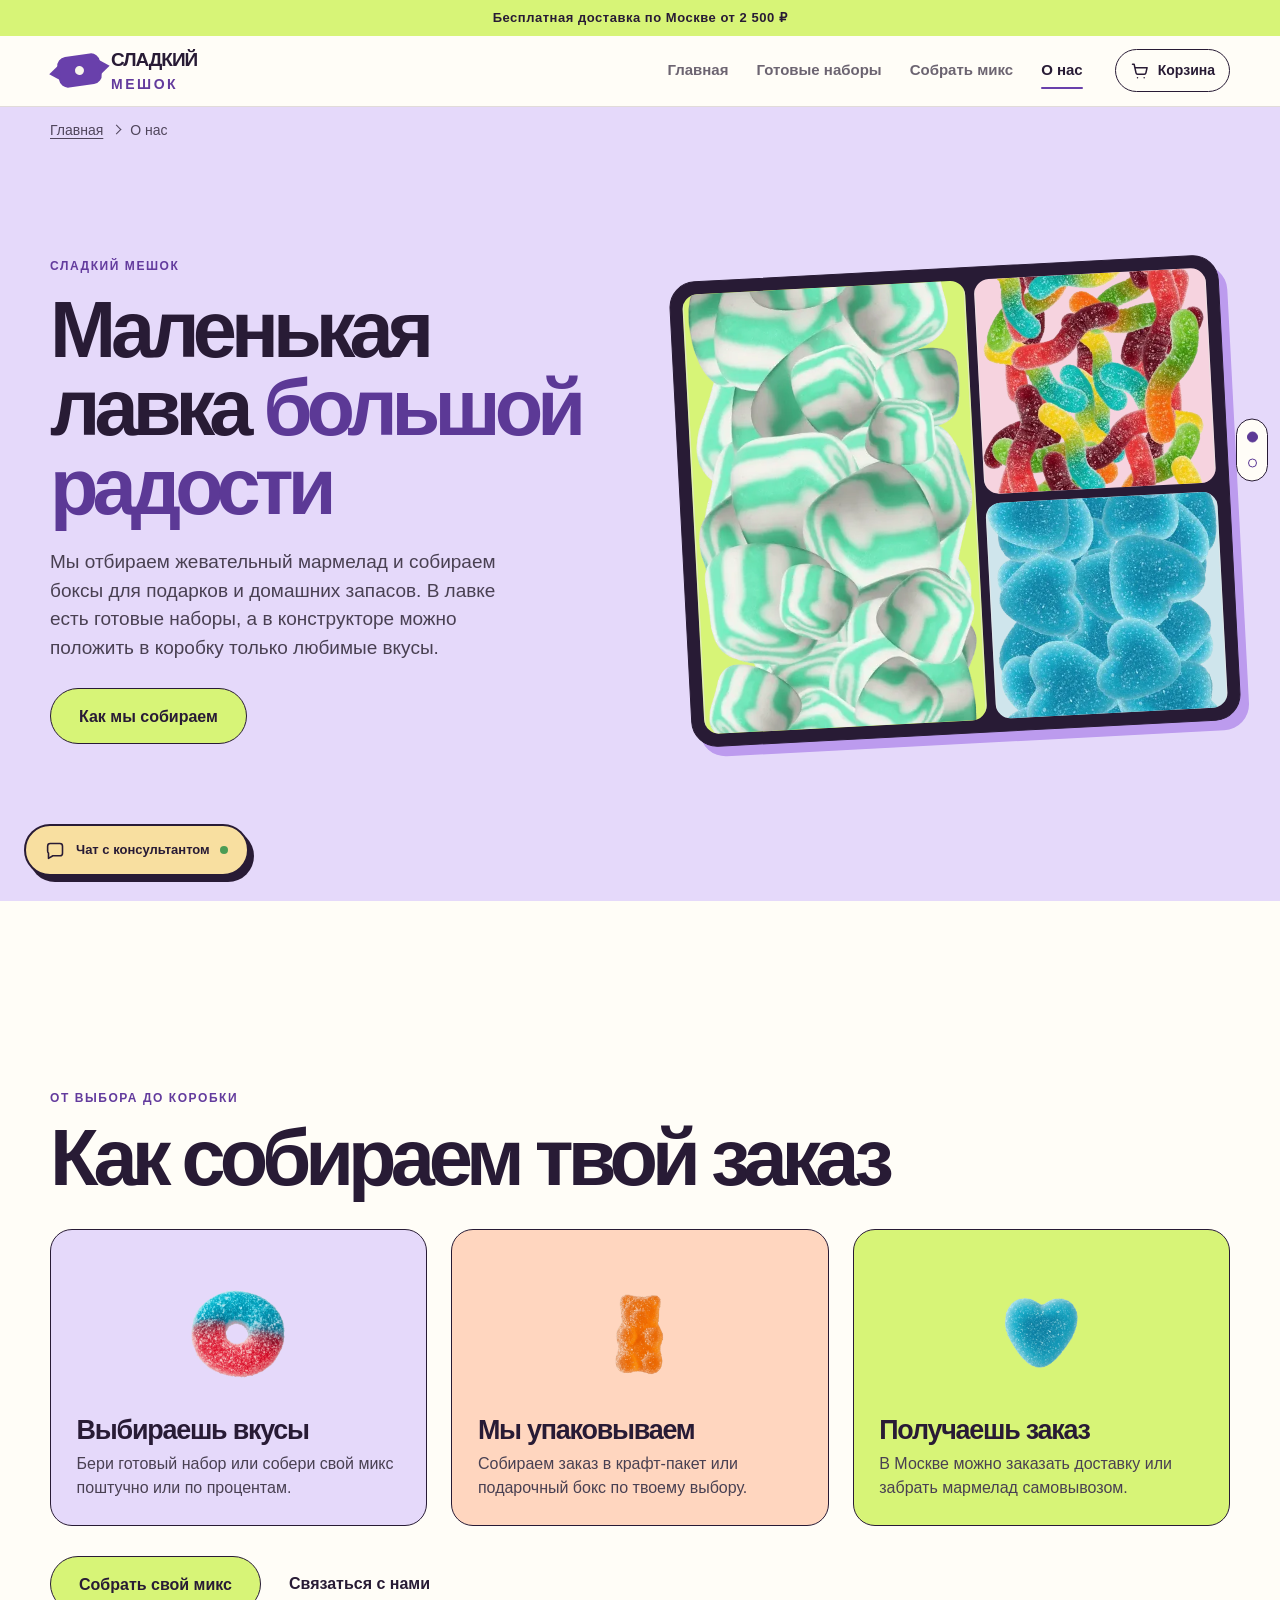
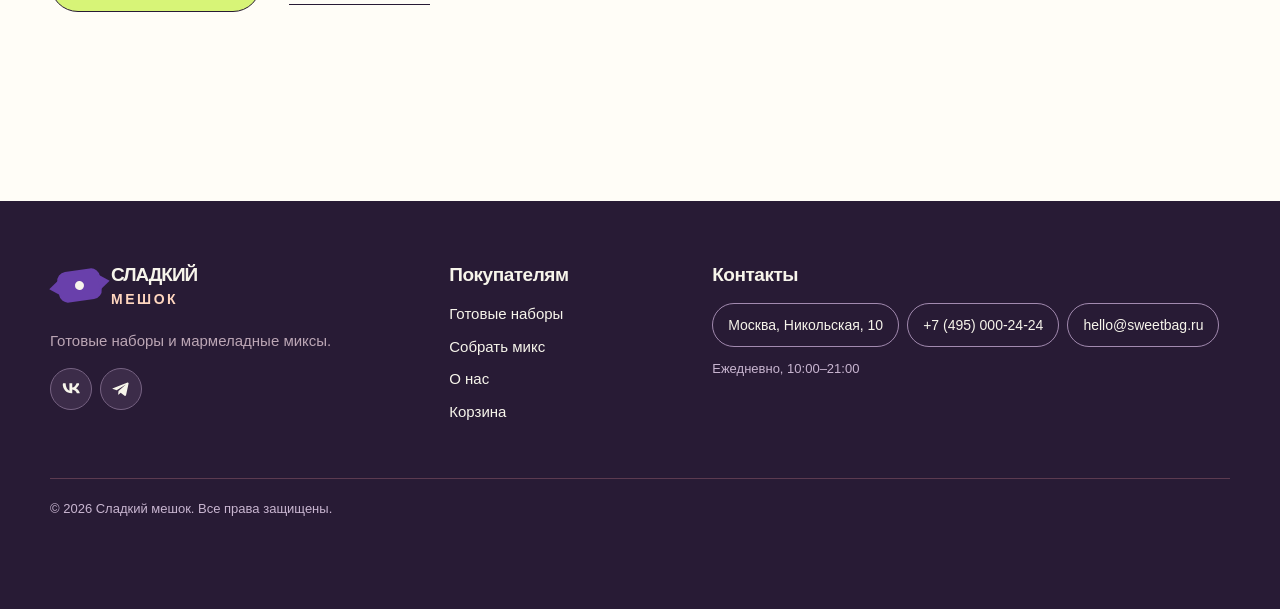
==== about.html @ a7051ccb "Add storefront screens and improve site navigation" ====
<!DOCTYPE html>
<html lang="ru">
<head>
  <meta charset="UTF-8">
  <meta name="viewport" content="width=device-width, initial-scale=1.0">
  <meta name="description" content="О мармеладной лавке «Сладкий мешок», выборе вкусов, упаковке и получении заказа.">
  <meta name="theme-color" content="#f7f5eb">
  <title>О нас — Сладкий мешок</title>
  <link rel="icon" href="assets/images/favicon.svg" type="image/svg+xml">
  <link rel="stylesheet" href="assets/css/style.css">
  <script src="assets/js/data.js" defer></script>
  <script src="assets/js/store.js" defer></script>
  <script src="assets/js/chat.js" defer></script>
  <script src="assets/js/site.js" defer></script>
</head>
<body id="page-top" tabindex="-1">
  <div class="announcement">Бесплатная доставка по Москве от 2 500 ₽</div>
  <header class="site-header">
    <div class="container site-header__row">
      <a class="logo" href="index.html" aria-label="Сладкий мешок — на главную">
        <span class="logo__mark" aria-hidden="true"><i></i></span>
        <span class="logo__text">Сладкий <span>мешок</span></span>
      </a>
      <button class="menu-toggle" type="button" aria-expanded="false" aria-controls="site-menu" data-menu-toggle>
        <span></span><span></span><span></span>
        <span class="sr-only">Открыть меню</span>
      </button>
      <nav class="site-nav" id="site-menu" aria-label="Основная навигация" data-menu>
        <a class="site-nav__link" href="index.html">Главная</a>
        <a class="site-nav__link" href="catalog.html">Готовые наборы</a>
        <a class="site-nav__link" href="mix.html">Собрать микс</a>
        <a class="site-nav__link site-nav__link--active" href="about.html" aria-current="page">О нас</a>
      </nav>
      <a class="cart-link" href="cart.html" aria-label="Перейти в корзину">
        <svg viewBox="0 0 24 24" aria-hidden="true"><path d="M3 4h2l2.2 10.2a2 2 0 0 0 2 1.6h7.9a2 2 0 0 0 2-1.6L20.5 8H6M9 20h.01M17 20h.01"/></svg>
        <span>Корзина</span>
        <b class="cart-count" data-cart-count hidden>0</b>
      </a>
    </div>
  </header>

  <main data-screen-flow>
    <section class="page-screen about-intro" id="our-shop" aria-labelledby="about-title">
      <div class="container">
        <nav class="breadcrumbs" aria-label="Хлебные крошки">
          <ol><li><a href="index.html">Главная</a></li><li aria-current="page">О нас</li></ol>
        </nav>
        <div class="about-intro__grid">
          <div class="about-intro__content">
            <p class="eyebrow">Сладкий мешок</p>
            <h1 id="about-title">Маленькая лавка <em>большой радости</em></h1>
            <p>Мы отбираем жевательный мармелад и собираем боксы для подарков и домашних запасов. В лавке есть готовые наборы, а в конструкторе можно положить в коробку только любимые вкусы.</p>
            <a class="button button--primary button--large" href="#our-process">Как мы собираем</a>
          </div>
          <div class="about-candy" aria-hidden="true">
            <div class="about-candy__tile about-candy__tile--berry"><img src="assets/images/candies/boxes/raspberry.webp" alt="" width="388" height="988"></div>
            <div class="about-candy__tile about-candy__tile--sour"><img src="assets/images/candies/boxes/worms.webp" alt="" width="388" height="988"></div>
            <div class="about-candy__tile about-candy__tile--sweet"><img src="assets/images/candies/boxes/blue-hearts.webp" alt="" width="388" height="988"></div>
          </div>
        </div>
      </div>
    </section>

    <section class="page-screen about-process" id="our-process" aria-labelledby="about-process-title">
      <div class="container">
        <div class="section-heading screen-heading">
          <div><p class="eyebrow">От выбора до коробки</p><h2 id="about-process-title">Как собираем твой заказ</h2></div>
        </div>
        <ol class="about-steps">
          <li>
            <img src="assets/images/candies/rings.webp" alt="" width="150" height="150" loading="lazy">
            <div><h3>Выбираешь вкусы</h3><p>Бери готовый набор или собери свой микс поштучно или по процентам.</p></div>
          </li>
          <li>
            <img src="assets/images/candies/orange-bears.webp" alt="" width="150" height="150" loading="lazy">
            <div><h3>Мы упаковываем</h3><p>Собираем заказ в крафт-пакет или подарочный бокс по твоему выбору.</p></div>
          </li>
          <li>
            <img src="assets/images/candies/blue-hearts.webp" alt="" width="150" height="150" loading="lazy">
            <div><h3>Получаешь заказ</h3><p>В Москве можно заказать доставку или забрать мармелад самовывозом.</p></div>
          </li>
        </ol>
        <div class="hero__actions">
          <a class="button button--primary button--large" href="mix.html">Собрать свой микс</a>
          <a class="text-link" href="#contacts">Связаться с нами</a>
        </div>
      </div>
    </section>
  </main>

  <footer class="site-footer" id="contacts">
    <div class="container site-footer__grid">
      <div class="site-footer__brand">
        <a class="logo logo--footer" href="index.html"><span class="logo__mark" aria-hidden="true"><i></i></span><span class="logo__text">Сладкий <span>мешок</span></span></a>
        <p class="site-footer__text">Готовые наборы и мармеладные миксы.</p>
        <div class="site-footer__socials" role="group" aria-label="Социальные сети">
          <svg viewBox="0 0 24 24" role="img" aria-label="ВКонтакте"><path fill="currentColor" d="M2 5h3.5c.2 5 2.2 8.1 4.6 9V5h3.4v5.2c2.3-.2 4.4-2.7 5.2-5.2h3.4c-.6 2.8-2.6 5.1-4.2 6.1 1.8.9 3.9 3.1 4.8 5.9H19c-.8-2.4-2.7-4.2-5.5-4.5V17H13C6.1 17 2.1 12.4 2 5Z"/></svg>
          <svg viewBox="0 0 24 24" role="img" aria-label="Telegram"><path fill="currentColor" d="m2.4 11.1 17.5-6.8c.8-.3 1.4.2 1.2 1l-3 14c-.2 1-1 1.3-1.8.7l-4.7-3.5-2.3 2.2c-.3.3-.7.2-.7-.3l.4-4.1 8.2-7c.3-.3 0-.4-.3-.2L6.8 13.4l-4.3-1.3c-.9-.3-.9-.7-.1-1Z"/></svg>
        </div>
      </div>
      <nav class="site-footer__links" aria-label="Покупателям">
        <h2>Покупателям</h2>
        <a href="catalog.html">Готовые наборы</a>
        <a href="mix.html">Собрать микс</a>
        <a href="about.html">О нас</a>
        <a href="cart.html">Корзина</a>
      </nav>
      <div class="site-footer__contacts">
        <h2>Контакты</h2>
        <div class="site-footer__contact-actions">
          <a href="https://yandex.ru/maps/?text=%D0%9C%D0%BE%D1%81%D0%BA%D0%B2%D0%B0%2C%20%D0%9D%D0%B8%D0%BA%D0%BE%D0%BB%D1%8C%D1%81%D0%BA%D0%B0%D1%8F%20%D1%83%D0%BB%D0%B8%D1%86%D0%B0%2C%2010" target="_blank" rel="noopener">Москва, Никольская, 10</a>
          <a href="tel:+74950002424">+7 (495) 000-24-24</a>
          <a href="mailto:hello@sweetbag.ru">hello@sweetbag.ru</a>
        </div>
        <p class="site-footer__hours">Ежедневно, 10:00–21:00</p>
      </div>
    </div>
    <div class="container site-footer__bottom"><span>© 2026 Сладкий мешок. Все права защищены.</span></div>
  </footer>
</body>
</html>
---- assets/css/style.css ----
:root {
  --cream: #f7f5eb;
  --paper: #fffdf7;
  --ink: #281b35;
  --muted: #6c6471;
  --accent: #6940ab;
  --accent-dark: #633b9d;
  --peach: #ffd6bf;
  --pink: #f6d3df;
  --lilac: #e5d9fa;
  --lime: #d9f87a;
  --yellow: #f8dfa0;
  --blue: #cfe5ec;
  --orange: #ffc995;
  --line: #e1dbd9;
  --white: #ffffff;
  --radius-s: 12px;
  --radius-m: 20px;
  --radius-l: 32px;
  --shadow: 0 18px 45px rgba(66, 27, 53, 0.09);
}

* {
  box-sizing: border-box;
}

html {
  scroll-behavior: smooth;
}

body {
  margin: 0;
  background: var(--cream);
  color: var(--ink);
  font-family: Arial, Helvetica, sans-serif;
  font-size: 16px;
  line-height: 1.5;
}

body.menu-open {
  overflow: hidden;
}

button,
input,
select,
textarea {
  font: inherit;
}

button,
a {
  -webkit-tap-highlight-color: transparent;
}

button {
  color: inherit;
}

a {
  color: inherit;
}

img {
  display: block;
  max-width: 100%;
}

[hidden] {
  display: none !important;
}

h1,
h2,
h3,
p {
  margin-top: 0;
}

h1,
h2,
h3 {
  line-height: 1.08;
}

h1,
h2 {
  letter-spacing: -0.045em;
}

h2 {
  margin-bottom: 0;
  font-size: clamp(30px, 4vw, 44px);
}

a:focus-visible,
button:focus-visible,
input:focus-visible,
select:focus-visible,
textarea:focus-visible {
  outline: 3px solid var(--ink);
  outline-offset: 3px;
}

.sr-only {
  position: absolute;
  width: 1px;
  height: 1px;
  padding: 0;
  margin: -1px;
  overflow: hidden;
  clip: rect(0, 0, 0, 0);
  white-space: nowrap;
  border: 0;
}

.container {
  width: min(1180px, calc(100% - 48px));
  margin: 0 auto;
}

.section {
  padding: 84px 0;
}

.section--compact {
  padding-top: 24px;
}

.eyebrow {
  display: flex;
  align-items: center;
  gap: 9px;
  margin-bottom: 16px;
  color: var(--accent-dark);
  font-size: 12px;
  font-weight: 800;
  letter-spacing: 0.13em;
  text-transform: uppercase;
}

.eyebrow > span:empty {
  width: 8px;
  height: 8px;
  border-radius: 50%;
  background: var(--accent);
}

.eyebrow--light {
  color: var(--peach);
}

.button {
  display: inline-flex;
  min-height: 46px;
  align-items: center;
  justify-content: center;
  gap: 18px;
  padding: 12px 22px;
  border: 2px solid transparent;
  border-radius: 999px;
  text-decoration: none;
  font-weight: 800;
  line-height: 1.2;
  cursor: pointer;
  transition: transform 0.18s, background-color 0.18s, box-shadow 0.18s;
}

.button:hover {
  transform: translateY(-2px);
}

.button--primary {
  background: var(--accent);
  color: var(--white);
  box-shadow: 0 7px 0 rgba(66, 27, 53, 0.12);
}

.button--primary:hover {
  background: var(--accent-dark);
  box-shadow: 0 9px 0 rgba(66, 27, 53, 0.12);
}

.button--large {
  min-height: 56px;
  padding: 16px 28px;
}

.button--small {
  min-height: 40px;
  padding: 10px 17px;
  font-size: 14px;
}

.button--outline {
  border-color: var(--ink);
  background: transparent;
  color: var(--ink);
}

.button--outline:hover {
  background: var(--ink);
  color: var(--white);
}

.button--cream {
  background: var(--cream);
  color: var(--ink);
}

.button--dark {
  background: var(--ink);
  color: var(--white);
}

.button:disabled {
  background: #d9cec8;
  box-shadow: none;
  color: #8d7d84;
  cursor: not-allowed;
  transform: none;
}

.text-link {
  display: inline-flex;
  align-items: center;
  gap: 12px;
  padding: 8px 0;
  border-bottom: 1px solid currentColor;
  text-decoration: none;
  font-weight: 800;
}

.text-link:hover {
  color: var(--accent-dark);
}

.plain-button {
  padding: 4px 0;
  border: 0;
  border-bottom: 1px dashed currentColor;
  background: transparent;
  color: var(--muted);
  font-size: 13px;
  cursor: pointer;
}

.plain-button:hover {
  color: var(--accent-dark);
}

.announcement {
  padding: 8px 20px;
  background: var(--ink);
  color: var(--cream);
  font-size: 12px;
  font-weight: 700;
  letter-spacing: 0.04em;
  text-align: center;
}

.site-header {
  position: relative;
  z-index: 20;
  border-bottom: 1px solid var(--line);
  background: rgba(255, 248, 239, 0.95);
}

.site-header__row {
  display: flex;
  min-height: 82px;
  align-items: center;
  gap: 32px;
}

.logo {
  display: inline-flex;
  flex-shrink: 0;
  align-items: center;
  gap: 10px;
  text-decoration: none;
}

.logo__mark {
  position: relative;
  display: inline-flex;
  width: 43px;
  height: 31px;
  align-items: center;
  justify-content: center;
  border-radius: 9px;
  background: var(--accent);
  transform: rotate(-8deg);
}

.logo__mark::before,
.logo__mark::after {
  content: "";
  position: absolute;
  top: 7px;
  width: 0;
  height: 0;
  border-top: 8px solid transparent;
  border-bottom: 8px solid transparent;
}

.logo__mark::before {
  left: -9px;
  border-right: 11px solid var(--accent);
}

.logo__mark::after {
  right: -9px;
  border-left: 11px solid var(--accent);
}

.logo__mark i {
  width: 9px;
  height: 9px;
  border-radius: 50%;
  background: var(--cream);
}

.logo__text {
  font-size: 19px;
  font-weight: 900;
  letter-spacing: -0.055em;
  text-transform: uppercase;
}

.logo__text > span {
  display: block;
  color: var(--accent-dark);
  font-size: 14px;
  letter-spacing: 0.18em;
}

.site-nav {
  display: flex;
  align-items: center;
  gap: 28px;
  margin-left: auto;
}

.site-nav__link {
  position: relative;
  padding: 28px 0;
  color: var(--muted);
  text-decoration: none;
  font-size: 14px;
  font-weight: 700;
}

.site-nav__link::after {
  content: "";
  position: absolute;
  right: 0;
  bottom: 20px;
  left: 0;
  height: 2px;
  border-radius: 2px;
  background: transparent;
}

.site-nav__link:hover,
.site-nav__link--active {
  color: var(--ink);
}

.site-nav__link--active::after {
  background: var(--accent);
}

.cart-link {
  position: relative;
  display: inline-flex;
  align-items: center;
  gap: 8px;
  padding: 10px 14px;
  border: 1px solid var(--line);
  border-radius: 999px;
  background: var(--paper);
  text-decoration: none;
  font-size: 13px;
  font-weight: 800;
}

.cart-link:hover,
.cart-link--active {
  border-color: var(--accent);
}

.cart-link svg {
  width: 20px;
  height: 20px;
  fill: none;
  stroke: currentColor;
  stroke-linecap: round;
  stroke-linejoin: round;
  stroke-width: 1.8;
}

.cart-count {
  display: inline-flex;
  min-width: 21px;
  height: 21px;
  align-items: center;
  justify-content: center;
  padding: 0 5px;
  border-radius: 999px;
  background: var(--accent);
  color: var(--white);
  font-size: 11px;
}

.menu-toggle {
  display: none;
  width: 42px;
  height: 42px;
  flex-direction: column;
  align-items: center;
  justify-content: center;
  gap: 5px;
  margin-left: auto;
  padding: 0;
  border: 1px solid var(--line);
  border-radius: 50%;
  background: var(--paper);
  cursor: pointer;
}

.menu-toggle > span:not(.sr-only) {
  width: 17px;
  height: 2px;
  border-radius: 2px;
  background: var(--ink);
}

.hero {
  overflow: hidden;
  padding: 70px 0 80px;
}

.hero__grid {
  display: grid;
  grid-template-columns: 1.05fr 0.95fr;
  align-items: center;
  gap: 40px;
}

.hero h1 {
  max-width: 690px;
  margin-bottom: 25px;
  font-size: clamp(48px, 6vw, 76px);
}

.hero h1 em {
  position: relative;
  color: var(--accent);
  font-style: normal;
}

.hero h1 em::after {
  content: "";
  position: absolute;
  right: 2px;
  bottom: -4px;
  left: 2px;
  height: 8px;
  border: solid var(--accent);
  border-width: 3px 0 0;
  border-radius: 50%;
  transform: rotate(-2deg);
}

.hero__text {
  max-width: 560px;
  margin-bottom: 30px;
  color: var(--muted);
  font-size: 18px;
}

.hero__actions {
  display: flex;
  align-items: center;
  gap: 28px;
}

.hero__facts {
  display: flex;
  gap: 36px;
  margin: 46px 0 0;
  padding: 0;
  list-style: none;
}

.hero__facts li {
  max-width: 125px;
}

.hero__facts strong,
.hero__facts span {
  display: block;
}

.hero__facts strong {
  margin-bottom: 5px;
  font-size: 24px;
  letter-spacing: -0.04em;
}

.hero__facts span {
  color: var(--muted);
  font-size: 12px;
}

.hero-visual {
  position: relative;
  min-height: 510px;
}

.hero-visual__shape {
  position: absolute;
  inset: 20px 10px 10px 40px;
  border-radius: 45% 55% 58% 42% / 43% 42% 58% 57%;
  background: var(--lilac);
  transform: rotate(-5deg);
}

.hero-box {
  position: absolute;
  top: 90px;
  left: 55px;
  width: min(410px, 80%);
  padding: 22px 22px 45px;
  border: 2px solid var(--ink);
  border-radius: 25px;
  background: #f4b184;
  box-shadow: 14px 16px 0 var(--ink);
  transform: rotate(7deg);
}

.hero-box__grid {
  display: grid;
  grid-template-columns: repeat(2, 1fr);
  gap: 10px;
  padding: 15px;
  border: 2px solid var(--ink);
  border-radius: 15px;
  background: var(--paper);
}

.hero-box__grid img {
  width: 100%;
  aspect-ratio: 1;
  object-fit: contain;
}

.hero-box__label {
  position: absolute;
  right: 0;
  bottom: 13px;
  left: 0;
  font-size: 12px;
  font-weight: 900;
  letter-spacing: 0.12em;
  text-align: center;
  text-transform: uppercase;
}

.sticker {
  display: inline-flex;
  align-items: center;
  justify-content: center;
  padding: 14px 20px;
  border: 2px solid var(--ink);
  border-radius: 50%;
  background: var(--yellow);
  box-shadow: 4px 5px 0 var(--ink);
  font-size: 14px;
  font-weight: 900;
  line-height: 1.2;
  text-align: center;
  transform: rotate(8deg);
}

.sticker--top {
  position: absolute;
  top: 24px;
  right: 7px;
  z-index: 3;
  width: 112px;
  height: 100px;
}

.sticker--bottom {
  position: absolute;
  right: 0;
  bottom: 32px;
  z-index: 3;
  border-radius: 12px;
  background: var(--lime);
  transform: rotate(-8deg);
}

.hero-visual__floating {
  position: absolute;
  z-index: 2;
  width: 115px;
  height: 115px;
  object-fit: contain;
  filter: drop-shadow(5px 9px 0 rgba(66, 27, 53, 0.12));
}

.hero-visual__floating--one {
  bottom: 10px;
  left: 0;
  transform: rotate(-16deg);
}

.hero-visual__floating--two {
  top: 30px;
  left: 0;
  transform: rotate(12deg);
}

.section-heading {
  display: flex;
  align-items: end;
  justify-content: space-between;
  gap: 24px;
  margin-bottom: 32px;
}

.section-heading .eyebrow {
  margin-bottom: 12px;
}

.product-grid {
  display: grid;
  grid-template-columns: repeat(4, minmax(0, 1fr));
  gap: 22px;
}

.product-card {
  position: relative;
  display: flex;
  min-width: 0;
  flex-direction: column;
  overflow: hidden;
  border: 1px solid var(--line);
  border-radius: var(--radius-m);
  background: var(--paper);
  transition: transform 0.2s, box-shadow 0.2s;
}

.product-card:hover {
  box-shadow: var(--shadow);
  transform: translateY(-5px);
}

.product-card__media {
  position: relative;
  display: block;
  padding: 14px;
}

.set-art {
  position: relative;
  display: flex;
  aspect-ratio: 1 / 0.93;
  align-items: center;
  justify-content: center;
  overflow: hidden;
  border-radius: 15px;
}

.set-art--lilac { background: var(--lilac); }
.set-art--lime { background: var(--lime); }
.set-art--peach { background: var(--peach); }
.set-art--pink { background: var(--pink); }
.set-art--yellow { background: var(--yellow); }
.set-art--blue { background: var(--blue); }
.set-art--cream { background: #f3e6ce; }
.set-art--orange { background: var(--orange); }

.set-art__tray {
  position: relative;
  display: grid;
  width: 77%;
  aspect-ratio: 1;
  grid-template-columns: repeat(2, 1fr);
  gap: 3px;
  padding: 10px;
  border: 1.5px solid var(--ink);
  border-radius: 13px;
  background: rgba(255, 253, 249, 0.85);
  box-shadow: 7px 8px 0 rgba(66, 27, 53, 0.9);
  transform: rotate(-4deg);
  transition: transform 0.25s;
}

.product-card:hover .set-art__tray {
  transform: rotate(0) scale(1.03);
}

.set-art__candy {
  width: 100%;
  height: 100%;
  object-fit: contain;
}

.product-card__badge {
  position: absolute;
  top: 25px;
  left: 7px;
  z-index: 2;
  padding: 6px 12px;
  border: 1px solid var(--ink);
  border-radius: 999px;
  background: var(--cream);
  box-shadow: 2px 3px 0 var(--ink);
  font-size: 11px;
  font-weight: 900;
  transform: rotate(-6deg);
}

.product-card__body {
  display: flex;
  flex: 1;
  flex-direction: column;
  padding: 4px 18px 20px;
}

.product-card__meta {
  margin-bottom: 9px;
  color: var(--muted);
  font-size: 11px;
  font-weight: 700;
  letter-spacing: 0.06em;
  text-transform: uppercase;
}

.product-card__title {
  margin-bottom: 10px;
  font-size: 20px;
}

.product-card__title a {
  text-decoration: none;
}

.product-card__title a:hover {
  color: var(--accent-dark);
}

.product-card__description {
  display: -webkit-box;
  overflow: hidden;
  margin-bottom: 18px;
  color: var(--muted);
  font-size: 13px;
  -webkit-box-orient: vertical;
  -webkit-line-clamp: 3;
}

.product-card__bottom {
  display: flex;
  align-items: center;
  justify-content: space-between;
  gap: 10px;
  margin-top: auto;
}

.product-card__price-wrap {
  display: flex;
  flex-direction: column;
}

.product-card__price {
  font-size: 19px;
  white-space: nowrap;
}

.product-card__old-price {
  color: var(--muted);
  font-size: 12px;
}

.mini-box {
  display: grid;
  width: 340px;
  max-width: 100%;
  grid-template-columns: repeat(3, 1fr);
  gap: 8px;
  padding: 17px;
  border: 2px solid var(--cream);
  border-radius: 20px;
  background: var(--peach);
  box-shadow: 11px 12px 0 #a77b91;
  transform: rotate(6deg);
}

.mini-box img,
.mini-box__empty {
  width: 100%;
  aspect-ratio: 1;
  border-radius: 10px;
  background: var(--paper);
  object-fit: contain;
}

.mini-box__empty {
  display: flex;
  align-items: center;
  justify-content: center;
  border: 2px dashed #bc9f90;
  background: transparent;
  color: var(--ink);
  font-size: 35px;
}

.site-footer {
  padding: 60px 0 90px;
  background: #321225;
  color: var(--cream);
}

.site-footer__grid {
  display: grid;
  grid-template-columns: 1.3fr .8fr 1.9fr;
  gap: 45px;
}

.logo--footer {
  margin-bottom: 20px;
}

.logo--footer .logo__text > span {
  color: var(--peach);
}

.site-footer__text {
  max-width: 290px;
  color: #bca6b5;
  font-size: 15px;
}

.site-footer__grid h2 {
  margin: 4px 0 18px;
  color: var(--cream);
  font-size: 19px;
  letter-spacing: -.025em;
}

.site-footer__links a {
  display: block;
  margin-bottom: 10px;
  text-decoration: none;
  font-size: 15px;
}

.site-footer__links a:hover {
  color: var(--peach);
  text-decoration: underline;
}

.site-footer__socials,
.site-footer__contact-actions {
  display: flex;
  flex-wrap: wrap;
  gap: 8px;
}

.site-footer__socials svg {
  width: 42px;
  height: 42px;
  padding: 10px;
  border: 1px solid #776383;
  border-radius: 50%;
  background: #3c2c49;
  color: var(--cream);
}

.site-footer__contact-actions a {
  display: inline-flex;
  min-height: 44px;
  align-items: center;
  padding: 8px 15px;
  border: 1px solid #a28aaf;
  border-radius: 999px;
  color: var(--cream);
  font-size: 14px;
  text-decoration: none;
}

.site-footer__contact-actions a:hover {
  border-color: var(--green);
  background: var(--green);
  color: var(--ink);
}

.site-footer a:focus-visible {
  outline-color: var(--green);
}

.site-footer__hours {
  margin: 12px 0 0;
  color: #c9b6d1;
  font-size: 13px;
}

.site-footer__bottom {
  margin-top: 45px;
  padding-top: 20px;
  border-top: 1px solid #5c3b50;
  color: #c9b6d1;
  font-size: 13px;
}

.toast {
  position: fixed;
  bottom: 24px;
  left: 50%;
  z-index: 100;
  width: max-content;
  max-width: calc(100% - 32px);
  padding: 14px 22px;
  border: 1px solid var(--cream);
  border-radius: 999px;
  background: var(--ink);
  box-shadow: var(--shadow);
  color: var(--cream);
  font-size: 14px;
  text-align: center;
  transform: translateX(-50%);
}

.page-hero {
  padding: 65px 0;
  border-bottom: 1px solid var(--line);
}

.page-hero--catalog {
  background: var(--peach);
}

.page-hero__inner {
  display: flex;
  align-items: center;
  justify-content: space-between;
  gap: 40px;
}

.page-hero h1,
.cart-head h1 {
  margin-bottom: 17px;
  font-size: clamp(44px, 6vw, 66px);
}

.page-hero p:not(.eyebrow) {
  max-width: 620px;
  margin-bottom: 0;
  color: #684c5d;
  font-size: 17px;
}

.page-hero__inner > img {
  width: 190px;
  height: 160px;
  object-fit: contain;
  transform: rotate(9deg);
}

.catalog-toolbar {
  display: flex;
  align-items: center;
  justify-content: space-between;
  gap: 25px;
  margin-bottom: 16px;
}

.filter-chips {
  display: flex;
  flex-wrap: wrap;
  gap: 8px;
}

.filter-chip {
  padding: 10px 16px;
  border: 1px solid var(--line);
  border-radius: 999px;
  background: var(--paper);
  color: var(--muted);
  font-size: 13px;
  font-weight: 700;
  cursor: pointer;
}

.filter-chip:hover,
.filter-chip--active {
  border-color: var(--ink);
  background: var(--ink);
  color: var(--cream);
}

.sort-field {
  display: flex;
  flex-shrink: 0;
  align-items: center;
  gap: 10px;
  color: var(--muted);
  font-size: 12px;
}

.sort-field select {
  padding: 10px 34px 10px 12px;
  border: 1px solid var(--line);
  border-radius: 10px;
  background: var(--paper);
  color: var(--ink);
  cursor: pointer;
}

.catalog-count {
  margin-bottom: 25px;
  color: var(--muted);
  font-size: 12px;
}

.catalog-empty {
  padding: 60px 20px;
  text-align: center;
}

.catalog-empty h2 {
  margin-bottom: 12px;
}

.catalog-empty p {
  color: var(--muted);
}

.small-promo {
  display: flex;
  align-items: center;
  justify-content: space-between;
  gap: 35px;
  padding: 38px 45px;
  border: 1px solid var(--ink);
  border-radius: var(--radius-m);
  background: var(--yellow);
  box-shadow: 7px 8px 0 var(--ink);
}

.small-promo h2 {
  margin-bottom: 10px;
  font-size: 32px;
}

.small-promo p:not(.eyebrow) {
  margin-bottom: 0;
}

.breadcrumbs {
  padding-block: 13px;
  color: #50465c;
  font-size: 14px;
}

.breadcrumbs ol {
  display: flex;
  flex-wrap: wrap;
  gap: 4px 10px;
  margin: 0;
  padding: 0;
  list-style: none;
}

.breadcrumbs li + li::before {
  display: inline-block;
  width: 6px;
  height: 6px;
  margin-right: 10px;
  border-top: 1px solid currentColor;
  border-right: 1px solid currentColor;
  content: "";
  transform: translateY(-2px) rotate(45deg);
}

.breadcrumbs a {
  text-underline-offset: 3px;
}

.breadcrumbs a:hover {
  color: var(--accent-dark);
}

.product-section {
  padding-top: 38px;
}

.product-detail {
  display: grid;
  grid-template-columns: 1fr 1fr;
  align-items: start;
  gap: 60px;
}

.product-detail__media {
  position: sticky;
  top: 25px;
}

.product-detail__media .set-art {
  aspect-ratio: 1;
  border: 1px solid var(--line);
  border-radius: var(--radius-l);
}

.product-detail__media .set-art__tray {
  width: 72%;
  border-width: 2px;
  border-radius: 20px;
  box-shadow: 12px 14px 0 var(--ink);
}

.product-detail__badge {
  display: inline-block;
  margin-bottom: 20px;
  padding: 7px 13px;
  border: 1px solid var(--ink);
  border-radius: 999px;
  background: var(--yellow);
  font-size: 11px;
  font-weight: 900;
  transform: rotate(-3deg);
}

.product-detail h1 {
  margin-bottom: 18px;
  font-size: clamp(40px, 5vw, 58px);
}

.product-detail__description {
  margin-bottom: 25px;
  color: var(--muted);
  font-size: 17px;
}

.composition {
  margin-bottom: 28px;
  padding: 20px 0;
  border-top: 1px solid var(--line);
  border-bottom: 1px solid var(--line);
}

.composition h2,
.size-picker legend {
  margin-bottom: 14px;
  font-size: 13px;
  letter-spacing: 0;
}

.composition__list {
  display: grid;
  grid-template-columns: repeat(2, 1fr);
  gap: 12px;
}

.composition__item {
  display: flex;
  align-items: center;
  gap: 9px;
  font-size: 12px;
  font-weight: 700;
}

.composition__item img {
  width: 42px;
  height: 42px;
  flex-shrink: 0;
  object-fit: contain;
}

.size-picker {
  margin: 0 0 28px;
  padding: 0;
  border: 0;
}

.size-picker__options {
  display: grid;
  grid-template-columns: repeat(3, 1fr);
  gap: 9px;
}

.size-option {
  position: relative;
  cursor: pointer;
}

.size-option input {
  position: absolute;
  opacity: 0;
}

.size-option span {
  display: flex;
  min-height: 65px;
  flex-direction: column;
  align-items: center;
  justify-content: center;
  border: 1px solid var(--line);
  border-radius: var(--radius-s);
  background: var(--paper);
  font-size: 13px;
  font-weight: 800;
}

.size-option small {
  color: var(--muted);
  font-size: 10px;
  font-weight: 400;
}

.size-option input:checked + span {
  border: 2px solid var(--ink);
  background: var(--lilac);
}

.size-option input:focus-visible + span {
  outline: 3px solid var(--ink);
  outline-offset: 3px;
}

.product-detail__buy {
  display: flex;
  align-items: center;
  gap: 22px;
}

.product-detail__price {
  flex-shrink: 0;
  font-size: 30px;
  letter-spacing: -0.04em;
}

.quantity {
  display: inline-grid;
  grid-template-columns: 34px 38px 34px;
  align-items: center;
  overflow: hidden;
  border: 1px solid var(--line);
  border-radius: 999px;
  background: var(--paper);
}

.quantity button {
  height: 36px;
  padding: 0;
  border: 0;
  background: transparent;
  cursor: pointer;
  font-size: 20px;
}

.quantity button:hover {
  background: var(--peach);
}

.quantity span,
.quantity b {
  text-align: center;
  font-size: 13px;
}

.cart-head {
  padding: 55px 0 25px;
}

.cart-head h1 {
  margin-bottom: 0;
}

.cart-section {
  padding-top: 30px;
}

.cart-layout {
  display: grid;
  grid-template-columns: minmax(0, 1fr) 340px;
  align-items: start;
  gap: 35px;
}

.cart-items {
  display: grid;
  gap: 15px;
}

.cart-item {
  display: grid;
  grid-template-columns: 145px 1fr auto;
  align-items: center;
  gap: 20px;
  padding: 15px;
  border: 1px solid var(--line);
  border-radius: var(--radius-m);
  background: var(--paper);
}

.cart-item__art .set-art {
  aspect-ratio: 1;
}

.cart-item__art .set-art__tray {
  box-shadow: 4px 5px 0 var(--ink);
}

.cart-item__mix-art {
  display: grid;
  aspect-ratio: 1;
  grid-template-columns: repeat(2, 1fr);
  gap: 3px;
  padding: 10px;
  border-radius: 15px;
  background: var(--lilac);
}

.cart-item__mix-art img {
  width: 100%;
  height: 100%;
  object-fit: contain;
}

.cart-item__meta {
  margin-bottom: 7px;
  color: var(--muted);
  font-size: 11px;
}

.cart-item h2 {
  margin-bottom: 9px;
  font-size: 21px;
  letter-spacing: -0.03em;
}

.cart-item__composition {
  margin-bottom: 13px;
  color: var(--muted);
  font-size: 11px;
}

.cart-item__controls {
  display: flex;
  align-items: center;
  gap: 15px;
}

.cart-item__remove {
  padding: 0;
  border: 0;
  background: transparent;
  color: var(--muted);
  font-size: 11px;
  text-decoration: underline;
  cursor: pointer;
}

.cart-item__remove:hover {
  color: var(--accent-dark);
}

.cart-item__price {
  font-size: 19px;
  white-space: nowrap;
}

.cart-clear {
  margin-top: 18px;
}

.order-summary {
  padding: 25px;
  border-radius: var(--radius-m);
  background: var(--ink);
  color: var(--cream);
}

.order-summary h2 {
  margin-bottom: 25px;
  font-size: 25px;
}

.order-summary__row,
.order-summary__total {
  display: flex;
  align-items: center;
  justify-content: space-between;
  gap: 15px;
  margin-bottom: 13px;
  color: #cdb8c5;
  font-size: 13px;
}

.order-summary__total {
  margin: 20px 0 8px;
  padding-top: 18px;
  border-top: 1px solid #68495b;
  color: var(--cream);
  font-size: 16px;
}

.order-summary__total strong {
  font-size: 27px;
}

.order-summary__delivery-hint {
  margin-bottom: 20px;
  color: var(--peach);
  font-size: 10px;
}

.promo-form {
  margin-top: 22px;
  padding-top: 20px;
  border-top: 1px solid #68495b;
}

.promo-form label {
  display: block;
  margin-bottom: 8px;
  font-size: 12px;
  font-weight: 800;
}

.promo-form > div {
  display: flex;
  gap: 7px;
}

.promo-form input {
  width: 100%;
  min-width: 0;
  padding: 10px 12px;
  border: 1px solid #76596b;
  border-radius: 999px;
  background: #4d2a3e;
  color: var(--cream);
  font-size: 12px;
  text-transform: uppercase;
}

.promo-form .button {
  flex-shrink: 0;
  background: var(--cream);
  color: var(--ink);
  font-size: 11px;
}

.promo-form p {
  min-height: 16px;
  margin: 7px 0 0;
  color: var(--peach);
  font-size: 10px;
}

.checkout {
  max-width: 760px;
  margin: 70px auto 0;
  padding-top: 55px;
  border-top: 1px solid var(--line);
}

.checkout .section-heading {
  margin-bottom: 28px;
}

.checkout__grid {
  display: grid;
  grid-template-columns: repeat(2, 1fr);
  gap: 18px;
}

.field {
  display: block;
  margin-bottom: 19px;
}

.field > span,
.delivery-picker legend {
  display: block;
  margin-bottom: 8px;
  font-size: 12px;
  font-weight: 800;
}

.field input,
.field textarea {
  width: 100%;
  padding: 14px 16px;
  border: 1px solid var(--line);
  border-radius: var(--radius-s);
  background: var(--paper);
  color: var(--ink);
}

.field textarea {
  resize: vertical;
}

.field input[aria-invalid="true"],
.field textarea[aria-invalid="true"] {
  border-color: var(--accent);
  background: #fff0ed;
}

.delivery-picker {
  display: grid;
  grid-template-columns: repeat(2, 1fr);
  gap: 12px;
  margin: 5px 0 20px;
  padding: 0;
  border: 0;
}

.delivery-picker legend {
  grid-column: 1 / -1;
}

.delivery-picker label {
  position: relative;
  cursor: pointer;
}

.delivery-picker input {
  position: absolute;
  top: 18px;
  left: 15px;
  accent-color: var(--accent);
}

.delivery-picker label > span {
  display: block;
  padding: 15px 15px 15px 42px;
  border: 1px solid var(--line);
  border-radius: var(--radius-s);
  background: var(--paper);
}

.delivery-picker label:has(input:checked) > span {
  border: 2px solid var(--ink);
  background: var(--lilac);
}

.delivery-picker b,
.delivery-picker small {
  display: block;
}

.delivery-picker b {
  margin-bottom: 4px;
  font-size: 13px;
}

.delivery-picker small {
  color: var(--muted);
  font-size: 10px;
}

.checkbox-field {
  display: flex;
  align-items: center;
  gap: 9px;
  margin: 5px 0 25px;
  color: var(--muted);
  font-size: 11px;
}

.checkbox-field input {
  width: 17px;
  height: 17px;
  accent-color: var(--accent);
}

.checkout__note {
  margin-top: 18px;
  color: var(--muted);
  font-size: 10px;
}

.cart-empty,
.order-success {
  max-width: 600px;
  margin: 20px auto;
  text-align: center;
}

.cart-empty__art {
  display: flex;
  width: 200px;
  height: 180px;
  align-items: center;
  justify-content: center;
  margin: 0 auto 20px;
  border-radius: 48% 52% 45% 55%;
  background: var(--lilac);
}

.cart-empty__art img {
  width: 150px;
  height: 150px;
  object-fit: contain;
}

.cart-empty h2,
.order-success h2 {
  margin-bottom: 15px;
}

.cart-empty > p,
.order-success > p:not(.eyebrow) {
  margin-bottom: 25px;
  color: var(--muted);
}

.cart-empty > div:last-child {
  display: flex;
  justify-content: center;
  gap: 12px;
}

.order-success {
  padding: 50px;
  border: 1px solid var(--line);
  border-radius: var(--radius-l);
  background: var(--paper);
}

.order-success__mark {
  display: inline-flex;
  width: 70px;
  height: 70px;
  align-items: center;
  justify-content: center;
  margin-bottom: 25px;
  border: 2px solid var(--ink);
  border-radius: 50%;
  background: var(--lime);
  box-shadow: 5px 6px 0 var(--ink);
  font-size: 30px;
  font-weight: 900;
}

.order-success .eyebrow {
  justify-content: center;
}

@media (max-width: 1080px) {
  .site-header__row {
    gap: 20px;
  }

  .site-nav {
    gap: 18px;
  }

  .site-nav__link {
    font-size: 12px;
  }

  .hero__grid {
    grid-template-columns: 1fr 0.85fr;
  }

  .hero-box {
    left: 25px;
  }

  .product-grid {
    grid-template-columns: repeat(3, minmax(0, 1fr));
  }

  .site-footer__grid {
    gap: 25px;
  }
}

@media (max-width: 860px) {
  .container {
    width: min(100% - 36px, 720px);
  }

  .section {
    padding: 60px 0;
  }

  .menu-toggle {
    display: flex;
  }

  .site-nav {
    position: absolute;
    top: 100%;
    right: 0;
    left: 0;
    display: none;
    flex-direction: column;
    gap: 0;
    padding: 20px 24px 28px;
    border-bottom: 1px solid var(--line);
    background: var(--cream);
    box-shadow: var(--shadow);
  }

  .site-nav--open {
    display: flex;
  }

  .site-nav__link {
    width: 100%;
    padding: 14px 0;
    font-size: 17px;
    text-align: center;
  }

  .site-nav__link::after {
    display: none;
  }

  .cart-link {
    margin-left: 0;
  }

  .hero {
    padding-top: 50px;
  }

  .hero__grid {
    grid-template-columns: 1fr;
  }

  .hero__content {
    max-width: 650px;
  }

  .hero-visual {
    width: min(540px, 100%);
    min-height: 500px;
    margin: 0 auto;
  }

  .hero-box {
    left: 65px;
  }

  .product-grid {
    grid-template-columns: repeat(2, minmax(0, 1fr));
  }

  .site-footer__grid {
    grid-template-columns: minmax(0, 1fr) minmax(0, 1.4fr);
    gap: 30px;
  }

  .site-footer__brand {
    grid-column: 1 / -1;
  }

  .catalog-toolbar {
    align-items: flex-start;
    flex-direction: column;
  }

  .product-detail {
    gap: 30px;
  }

  .cart-layout {
    grid-template-columns: 1fr;
  }

  .order-summary {
    width: min(100%, 480px);
  }
}

@media (max-width: 620px) {
  .container {
    width: calc(100% - 28px);
  }

  .announcement {
    padding: 7px 10px;
    font-size: 10px;
  }

  .site-header__row {
    min-height: 70px;
    gap: 10px;
  }

  .logo__mark {
    width: 34px;
    height: 26px;
  }

  .logo__text {
    font-size: 15px;
  }

  .logo__text > span {
    font-size: 11px;
  }

  .menu-toggle {
    width: 38px;
    height: 38px;
  }

  .cart-link {
    width: 40px;
    height: 40px;
    justify-content: center;
    padding: 0;
  }

  .cart-link > span:not(.cart-count) {
    display: none;
  }

  .cart-count {
    position: absolute;
    top: -5px;
    right: -5px;
    min-width: 18px;
    height: 18px;
    font-size: 9px;
  }

  .hero {
    padding: 38px 0 45px;
  }

  .hero h1 {
    font-size: 47px;
  }

  .hero__text {
    font-size: 15px;
  }

  .hero__actions {
    align-items: flex-start;
    flex-direction: column;
    gap: 15px;
  }

  .hero__facts {
    gap: 18px;
    margin-top: 35px;
  }

  .hero__facts strong {
    font-size: 20px;
  }

  .hero__facts span {
    font-size: 10px;
  }

  .hero-visual {
    min-height: 390px;
  }

  .hero-visual__shape {
    inset: 20px 0 5px 20px;
  }

  .hero-box {
    top: 65px;
    left: 38px;
    width: 76%;
    padding: 15px 15px 36px;
    box-shadow: 9px 11px 0 var(--ink);
  }

  .sticker--top {
    top: 8px;
    width: 90px;
    height: 80px;
    padding: 8px;
    font-size: 11px;
  }

  .sticker--bottom {
    bottom: 15px;
    font-size: 11px;
  }

  .hero-visual__floating {
    width: 80px;
    height: 80px;
  }

  .section-heading {
    align-items: flex-start;
    flex-direction: column;
    gap: 14px;
  }

  .section-heading .text-link {
    font-size: 13px;
  }

  .product-grid {
    gap: 12px;
  }

  .product-card__media {
    padding: 8px;
  }

  .product-card__body {
    padding: 4px 11px 14px;
  }

  .product-card__badge {
    top: 16px;
    left: 2px;
    padding: 4px 8px;
    font-size: 9px;
  }

  .product-card__title {
    font-size: 16px;
  }

  .product-card__description {
    display: none;
  }

  .product-card__meta {
    font-size: 9px;
  }

  .product-card__bottom {
    align-items: stretch;
    flex-direction: column;
  }

  .product-card__price-wrap {
    flex-direction: row;
    align-items: center;
    gap: 7px;
  }

  .product-card__price {
    font-size: 17px;
  }

  .product-card__bottom .button {
    width: 100%;
    font-size: 11px;
  }

  .mini-box {
    width: 280px;
  }

  .site-footer {
    padding-top: 45px;
  }

  .page-hero {
    padding: 45px 0;
  }

  .page-hero__inner > img {
    width: 100px;
    height: 120px;
  }

  .page-hero p:not(.eyebrow) {
    font-size: 14px;
  }

  .filter-chips {
    flex-wrap: nowrap;
    width: calc(100vw - 14px);
    overflow-x: auto;
    padding: 2px 14px 8px 0;
  }

  .filter-chip {
    flex-shrink: 0;
  }

  .sort-field {
    width: 100%;
    justify-content: space-between;
  }

  .small-promo {
    align-items: flex-start;
    flex-direction: column;
    padding: 28px 24px;
  }

  .product-detail {
    grid-template-columns: 1fr;
  }

  .product-detail__media {
    position: static;
    max-width: 450px;
  }

  .product-detail__buy {
    flex-wrap: wrap;
    gap: 16px;
  }

  .product-detail__buy .button {
    width: 100%;
  }

  .cart-item {
    grid-template-columns: 90px 1fr;
    gap: 14px;
    padding: 12px;
  }

  .cart-item__price {
    grid-column: 2;
    font-size: 18px;
  }

  .cart-item h2 {
    font-size: 17px;
  }

  .cart-item__controls {
    flex-wrap: wrap;
    gap: 10px;
  }

  .checkout {
    margin-top: 50px;
    padding-top: 40px;
  }

  .checkout__grid,
  .delivery-picker {
    grid-template-columns: 1fr;
    gap: 0;
  }

  .delivery-picker {
    gap: 10px;
  }

  .order-success {
    padding: 35px 20px;
  }
}

@media (prefers-reduced-motion: reduce) {
  *,
  *::before,
  *::after {
    scroll-behavior: auto !important;
    transition: none !important;
  }
}

.chat-launch {
  position: fixed;
  left: 24px;
  bottom: 24px;
  z-index: 80;
  display: inline-flex;
  min-height: 52px;
  align-items: center;
  gap: 10px;
  padding: 13px 19px;
  border: 2px solid var(--ink);
  border-radius: 999px;
  background: var(--yellow);
  box-shadow: 5px 6px 0 var(--ink);
  font-size: 13px;
  font-weight: 900;
  cursor: pointer;
  transition: transform 0.18s;
}

.chat-launch:hover {
  transform: translateY(-3px);
}

.chat-launch svg {
  width: 21px;
  height: 21px;
  fill: none;
  stroke: currentColor;
  stroke-linecap: round;
  stroke-linejoin: round;
  stroke-width: 1.8;
}

.chat-launch i {
  width: 8px;
  height: 8px;
  border-radius: 50%;
  background: #4b9c55;
}

.chat-panel {
  position: fixed;
  left: 24px;
  bottom: 94px;
  z-index: 90;
  display: flex;
  width: 375px;
  max-width: calc(100% - 32px);
  height: min(590px, calc(100dvh - 130px));
  flex-direction: column;
  overflow: hidden;
  border: 2px solid var(--ink);
  border-radius: 23px;
  background: var(--paper);
  box-shadow: 9px 11px 0 var(--ink), 0 25px 60px rgba(66, 27, 53, 0.18);
}

.chat-panel__header {
  display: flex;
  align-items: center;
  justify-content: space-between;
  padding: 17px;
  background: var(--ink);
  color: var(--cream);
}

.chat-panel__header > div {
  display: flex;
  align-items: center;
  gap: 11px;
}

.chat-panel__avatar {
  display: inline-flex;
  width: 39px;
  height: 39px;
  align-items: center;
  justify-content: center;
  border-radius: 50%;
  background: var(--peach);
  color: var(--ink);
  font-weight: 900;
}

.chat-panel__header h2 {
  margin: 0 0 3px;
  font-size: 15px;
  letter-spacing: -0.02em;
}

.chat-panel__header p {
  display: flex;
  align-items: center;
  gap: 5px;
  margin: 0;
  color: #cdb8c5;
  font-size: 9px;
}

.chat-panel__header p i {
  width: 6px;
  height: 6px;
  border-radius: 50%;
  background: #80ca83;
}

.chat-panel__header button {
  width: 34px;
  height: 34px;
  padding: 0;
  border: 1px solid #79556b;
  border-radius: 50%;
  background: transparent;
  color: var(--cream);
  font-size: 23px;
  cursor: pointer;
}

.chat-panel__messages {
  display: flex;
  flex: 1;
  flex-direction: column;
  gap: 12px;
  overflow-y: auto;
  padding: 18px;
  background: #f8eee5;
}

.chat-message {
  max-width: 85%;
}

.chat-message p {
  margin: 0;
  padding: 11px 13px;
  border: 1px solid var(--line);
  border-radius: 6px 16px 16px 16px;
  background: var(--paper);
  font-size: 12px;
  line-height: 1.5;
  white-space: pre-wrap;
  overflow-wrap: anywhere;
}

.chat-message--user {
  align-self: flex-end;
}

.chat-message--user p {
  border-color: var(--ink);
  border-radius: 16px 6px 16px 16px;
  background: var(--lilac);
}

.chat-message--typing {
  color: var(--muted);
  font-size: 10px;
  font-style: italic;
}

.chat-panel__quick {
  display: flex;
  gap: 6px;
  overflow-x: auto;
  padding: 11px 13px 5px;
  background: var(--paper);
}

.chat-panel__quick button {
  flex-shrink: 0;
  padding: 6px 10px;
  border: 1px solid var(--line);
  border-radius: 999px;
  background: var(--cream);
  color: var(--muted);
  font-size: 10px;
  cursor: pointer;
}

.chat-panel__quick button:hover {
  border-color: var(--accent);
  color: var(--ink);
}

.chat-panel__form {
  display: flex;
  gap: 8px;
  padding: 10px 13px 14px;
  background: var(--paper);
}

.chat-panel__form input {
  width: 100%;
  min-width: 0;
  padding: 11px 14px;
  border: 1px solid var(--line);
  border-radius: 999px;
  background: var(--cream);
  color: var(--ink);
  font-size: 12px;
}

.chat-panel__form button {
  display: inline-flex;
  width: 42px;
  height: 42px;
  flex-shrink: 0;
  align-items: center;
  justify-content: center;
  border: 0;
  border-radius: 50%;
  background: var(--accent);
  color: var(--white);
  cursor: pointer;
}

.chat-panel__form button:hover {
  background: var(--accent-dark);
}

.chat-panel__form svg {
  width: 18px;
  height: 18px;
  fill: none;
  stroke: currentColor;
  stroke-linecap: round;
  stroke-linejoin: round;
  stroke-width: 1.8;
}

@media (max-width: 620px) {
  .chat-launch {
    left: 14px;
    bottom: 14px;
    width: 46px;
    min-height: 46px;
    justify-content: center;
    padding: 0;
  }

  .chat-launch span,
  .chat-launch i {
    display: none;
  }

  .chat-panel {
    left: 12px;
    bottom: 76px;
    width: calc(100% - 24px);
    max-width: none;
    height: min(570px, calc(100dvh - 95px));
    box-shadow: 5px 7px 0 var(--ink);
  }
}

body.dialog-open {
  overflow: hidden;
}

.product-card {
  cursor: pointer;
}

.product-card__more {
  align-self: flex-start;
  margin: -5px 0 18px;
  color: var(--accent-dark);
  font-size: 11px;
  font-weight: 800;
  text-decoration: none;
}

.product-card__more:hover {
  text-decoration: underline;
  text-underline-offset: 3px;
}

.candy-dialog {
  width: min(900px, calc(100% - 40px));
  max-height: min(850px, calc(100dvh - 40px));
  margin: auto;
  padding: 0;
  overflow: auto;
  border: 2px solid var(--ink);
  border-radius: 28px;
  background: var(--paper);
  color: var(--ink);
  box-shadow: 10px 12px 0 var(--ink);
}

.candy-dialog::backdrop {
  background: rgba(50, 18, 37, 0.72);
  backdrop-filter: blur(5px);
}

.candy-dialog__close {
  position: absolute;
  top: 15px;
  right: 15px;
  z-index: 2;
  display: inline-flex;
  width: 38px;
  height: 38px;
  align-items: center;
  justify-content: center;
  padding: 0;
  border: 1px solid var(--ink);
  border-radius: 50%;
  background: var(--paper);
  color: var(--ink);
  font-size: 25px;
  line-height: 1;
  cursor: pointer;
}

.candy-dialog__close:hover {
  background: var(--yellow);
}

.candy-dialog__layout {
  display: grid;
  grid-template-columns: 0.85fr 1.15fr;
  min-height: 100%;
}

.candy-dialog__media {
  display: flex;
  min-height: 100%;
  flex-direction: column;
  align-items: center;
  justify-content: center;
  padding: 45px 25px;
  background: var(--pink);
}

.candy-dialog__media--sour { background: var(--lime); }
.candy-dialog__media--fruit { background: var(--peach); }
.candy-dialog__media--berry { background: var(--lilac); }
.candy-dialog__media--sweet { background: var(--yellow); }

.candy-dialog__media img {
  width: 100%;
  max-width: 280px;
  aspect-ratio: 1;
  object-fit: contain;
  filter: drop-shadow(0 18px 18px rgba(66, 27, 53, 0.12));
  transform: rotate(-5deg);
}

.candy-dialog__media > span {
  margin-top: 25px;
  padding: 8px 14px;
  border: 1px solid var(--ink);
  border-radius: 999px;
  background: var(--paper);
  font-size: 12px;
  font-weight: 800;
  text-align: center;
  transform: rotate(2deg);
}

.candy-dialog__body {
  padding: 42px 36px 34px;
}

.candy-dialog__body .eyebrow {
  margin-bottom: 10px;
  padding-right: 25px;
  font-size: 10px;
}

.candy-dialog__body h2 {
  margin-bottom: 15px;
  font-size: clamp(30px, 4vw, 43px);
}

.candy-dialog__description {
  margin-bottom: 20px;
  color: var(--muted);
  font-size: 14px;
}

.candy-dialog__facts {
  display: flex;
  gap: 10px;
  margin-bottom: 24px;
}

.candy-dialog__facts > span {
  flex: 1;
  padding: 10px 13px;
  border-radius: var(--radius-s);
  background: var(--cream);
  color: var(--muted);
  font-size: 10px;
}

.candy-dialog__facts b {
  display: block;
  color: var(--ink);
  font-size: 16px;
}

.candy-dialog__section {
  padding: 18px 0;
  border-top: 1px solid var(--line);
}

.candy-dialog__section h3,
.set-nutrition h2 {
  margin-bottom: 13px;
  font-size: 13px;
  letter-spacing: 0;
}

.taste-meters {
  display: grid;
  gap: 8px;
}

.taste-meter {
  display: flex;
  align-items: center;
  justify-content: space-between;
  gap: 15px;
  color: var(--muted);
  font-size: 11px;
}

.taste-meter__dots {
  display: flex;
  gap: 5px;
}

.taste-meter__dots i {
  width: 25px;
  height: 7px;
  border-radius: 999px;
  background: #eaded6;
}

.taste-meter__dots i.taste-meter__dot--filled {
  background: var(--accent);
}

.nutrition-grid {
  display: grid;
  grid-template-columns: repeat(4, 1fr);
  gap: 7px;
}

.nutrition-grid > div {
  padding: 11px 7px;
  border: 1px solid var(--line);
  border-radius: 10px;
  background: var(--paper);
  text-align: center;
}

.nutrition-grid strong,
.nutrition-grid span {
  display: block;
}

.nutrition-grid strong {
  font-size: 17px;
}

.nutrition-grid span {
  margin-top: 2px;
  color: var(--muted);
  font-size: 9px;
}

.candy-dialog__fineprint,
.set-nutrition > p {
  margin: 10px 0 0;
  color: var(--muted);
  font-size: 9px;
}

.ingredients {
  padding: 16px 0;
  border-top: 1px solid var(--line);
}

.ingredients summary,
.product-information summary,
.faq-list summary {
  font-size: 12px;
  font-weight: 800;
  cursor: pointer;
}

.ingredients p,
.product-information p {
  margin: 12px 0 0;
  color: var(--muted);
  font-size: 11px;
}

.candy-pairs {
  display: flex;
  flex-wrap: wrap;
  gap: 8px;
}

.candy-pairs button {
  display: flex;
  align-items: center;
  gap: 5px;
  padding: 5px 10px 5px 4px;
  border: 1px solid var(--line);
  border-radius: 999px;
  background: var(--cream);
  font-size: 10px;
  font-weight: 700;
  cursor: pointer;
}

.candy-pairs button:hover {
  border-color: var(--accent);
}

.candy-pairs img {
  width: 32px;
  height: 32px;
  object-fit: contain;
}

.composition__heading {
  display: flex;
  align-items: center;
  justify-content: space-between;
  gap: 15px;
  margin-bottom: 14px;
}

.composition__heading h2 {
  margin: 0;
}

.composition__heading > span {
  color: var(--muted);
  font-size: 10px;
}

.composition__item {
  padding: 8px;
  border: 1px solid var(--line);
  border-radius: var(--radius-s);
  background: var(--paper);
  text-align: left;
  cursor: pointer;
  transition: border-color 0.18s, background-color 0.18s;
}

.composition__item:hover {
  border-color: var(--accent);
  background: var(--cream);
}

.composition__item > span {
  display: flex;
  min-width: 0;
  flex: 1;
  flex-direction: column;
}

.composition__item strong {
  font-size: 11px;
}

.composition__item small {
  margin-top: 3px;
  color: var(--muted);
  font-size: 9px;
  font-weight: 400;
}

.composition__item > b {
  color: var(--accent-dark);
  font-size: 10px;
}

.composition__item img {
  width: 48px;
  height: 48px;
}

.composition__hint {
  margin: 12px 0 0;
  color: var(--muted);
  font-size: 10px;
}

.set-nutrition {
  margin-bottom: 28px;
  padding: 18px;
  border-radius: var(--radius-s);
  background: var(--cream);
}

.product-gift {
  display: flex;
  align-items: center;
  gap: 14px;
  margin-top: 24px;
  padding: 15px;
  border-radius: var(--radius-s);
  background: var(--yellow);
}

.product-gift > span {
  flex-shrink: 0;
  padding: 5px 9px;
  border: 1px solid var(--ink);
  border-radius: 999px;
  font-size: 10px;
  font-weight: 900;
  transform: rotate(-4deg);
}

.product-gift p {
  margin: 0;
  font-size: 11px;
}

.product-information {
  margin-top: 20px;
}

.product-information details {
  padding: 13px 0;
  border-top: 1px solid var(--line);
}

.product-information details:last-child {
  border-bottom: 1px solid var(--line);
}

.faq-section {
  padding-top: 20px;
}

.faq-grid {
  display: grid;
  grid-template-columns: 0.75fr 1.25fr;
  align-items: start;
  gap: 70px;
}

.faq-grid__intro > p:not(.eyebrow) {
  margin-top: 18px;
  color: var(--muted);
  font-size: 14px;
}

.faq-list {
  border-top: 1px solid var(--line);
}

.faq-list details {
  padding: 20px 0;
  border-bottom: 1px solid var(--line);
}

.faq-list summary {
  display: flex;
  align-items: center;
  justify-content: space-between;
  gap: 20px;
  font-size: 15px;
  list-style: none;
}

.faq-list summary::-webkit-details-marker {
  display: none;
}

.faq-list summary::after {
  content: "+";
  color: var(--accent);
  font-size: 25px;
  font-weight: 400;
}

.faq-list details[open] summary::after {
  content: "−";
}

.faq-list details p {
  max-width: 600px;
  margin: 13px 35px 0 0;
  color: var(--muted);
  font-size: 13px;
}

@media (max-width: 760px) {
  .candy-dialog__layout {
    grid-template-columns: 0.75fr 1.25fr;
  }

  .candy-dialog__body {
    padding: 35px 23px 25px;
  }

  .candy-dialog__media {
    padding: 35px 15px;
  }

  .faq-grid {
    grid-template-columns: 1fr;
    gap: 30px;
  }
}

@media (max-width: 620px) {
  .product-card__more {
    margin: 0 0 13px;
    font-size: 9px;
  }

  .candy-dialog {
    width: calc(100% - 20px);
    max-height: calc(100dvh - 20px);
    border-radius: 20px;
    box-shadow: 5px 6px 0 var(--ink);
  }

  .candy-dialog__layout {
    grid-template-columns: 1fr;
  }

  .candy-dialog__media {
    min-height: 240px;
    padding: 25px;
  }

  .candy-dialog__media img {
    width: 170px;
    height: 170px;
  }

  .candy-dialog__media > span {
    margin-top: 10px;
  }

  .candy-dialog__body {
    padding: 25px 20px;
  }

  .candy-dialog__facts {
    flex-direction: column;
  }

  .nutrition-grid {
    grid-template-columns: repeat(2, 1fr);
  }

  .composition__list {
    grid-template-columns: 1fr;
  }

  .product-gift {
    align-items: flex-start;
  }
}

/* Multi-photo gallery in candy detail cards */
.candy-gallery { width: 100%; display: grid; justify-items: center; gap: 14px; }
.candy-gallery__stage { display: grid; width: min(100%, 390px); aspect-ratio: 1; place-items: center; border-radius: 24px; background: rgba(255,255,255,.42); }
.candy-gallery__stage img { width: 88%; height: 88%; max-width: none; object-fit: contain; filter: drop-shadow(0 18px 18px rgba(66,27,53,.12)); transform: none; }
.candy-gallery__thumbs { display: flex; justify-content: center; gap: 10px; }
.candy-gallery__thumb { width: 66px; height: 66px; padding: 5px; border: 1px solid rgba(66,27,53,.2); border-radius: 13px; background: rgba(255,255,255,.65); cursor: pointer; }
.candy-gallery__thumb.is-active { border: 2px solid var(--ink); background: #fff; }
.candy-gallery__thumb img { width: 100%; height: 100%; max-width: none; object-fit: contain; filter: none; transform: none; }
@media (max-width: 760px) { .candy-gallery__stage { width: min(100%, 300px); } }

/* Storefront */
:root {
  --green: #d7f477;
  --green-hover: #c9eb5a;
  --purple: #5c3996;
  --deep-purple: #281b35;
}

.announcement {
  background: var(--green);
  color: var(--ink);
  font-size: 13px;
}

.site-header {
  background: var(--paper);
}

.site-header__row {
  min-height: 70px;
}

.site-nav__link {
  padding-block: 23px;
  font-size: 15px;
}

.site-nav__link::after {
  bottom: 16px;
}

.cart-link {
  border-color: var(--ink);
  font-size: 14px;
}

.button--primary {
  border: 1px solid var(--ink);
  background: var(--green);
  color: var(--ink);
  box-shadow: none;
}

.button--primary:hover {
  background: var(--green-hover);
  box-shadow: none;
}

.button:disabled {
  border-color: transparent;
  background: #ece8e4;
  color: #69636b;
}

.logo__mark {
  margin-left: 8px;
}

.hero {
  padding-block: clamp(42px, 6vw, 84px);
  background: var(--lilac);
}

.hero__grid {
  grid-template-columns: 1fr 1fr;
  gap: clamp(22px, 4vw, 58px);
}

.hero h1 {
  margin-bottom: 22px;
  font-size: clamp(42px, 6.4vw, 100px);
  letter-spacing: -0.078em;
  line-height: 0.93;
}

.hero h1 em {
  color: var(--purple);
}

.hero h1 em::after {
  content: none;
}

.hero__text {
  max-width: 440px;
  color: #494052;
}

.hero__facts {
  flex-wrap: wrap;
  gap: 20px 28px;
  margin-top: 32px;
}

.hero__facts span {
  color: #494052;
  font-size: 13px;
}

.hero-visual {
  display: grid;
  min-height: 0;
  aspect-ratio: 1.1;
  place-items: center;
}

.hero-visual__shape {
  inset: 4% 5%;
  border: 1px solid var(--ink);
  border-radius: 50%;
  background: var(--green);
  transform: rotate(-11deg);
}

.hero-box {
  position: relative;
  top: auto;
  left: auto;
  width: 76%;
  padding: 12px 12px 34px;
  border: 1px solid var(--ink);
  border-radius: 20px;
  background: #bc9bee;
  box-shadow: 0 12px 0 var(--ink);
  transform: rotate(9deg);
}

.hero-box__grid {
  gap: 4px;
  padding: 5px;
  border-width: 1px;
  border-radius: 12px;
  background: var(--paper);
}

.hero-box__grid img {
  min-width: 0;
  aspect-ratio: 1.3;
  overflow: hidden;
  border-radius: 8px;
  background: #f4edff;
  object-fit: cover;
  object-position: center 48%;
}

.hero-box__label {
  bottom: 9px;
}

.hero-visual__floating {
  width: 25%;
  height: auto;
  aspect-ratio: 1;
}

.hero-visual__floating--one {
  right: -1%;
  bottom: 1%;
  left: auto;
}

.hero-visual__floating--two {
  top: 0;
  left: -1%;
}

.product-card,
.small-promo {
  border: 1px solid var(--ink);
  border-radius: 17px;
}

.product-card:hover {
  box-shadow: 0 5px 0 var(--ink);
}

.product-card__description {
  font-size: 14px;
}

.page-hero--catalog {
  background: var(--lilac);
}

.mini-box {
  border-color: var(--ink);
  background: #bc9bee;
  box-shadow: 0 9px 0 var(--ink);
}

.site-footer {
  background: var(--deep-purple);
}

/* Mix builder */
.mix-workspace {
  padding: clamp(27px, 3vw, 44px) 0 46px;
  background:
    radial-gradient(ellipse at 50% 52%, #ebe2fa 4%, transparent 57%),
    var(--cream);
}

.mix-workspace > .container {
  width: min(1416px, calc(100% - 72px));
}

.builder-header {
  display: flex;
  align-items: center;
  justify-content: space-between;
  gap: 24px;
  margin-bottom: clamp(22px, 2.4vw, 35px);
}

.builder-header h1 {
  margin: 0;
  font-size: clamp(42px, 5.8vw, 84px);
  letter-spacing: -0.075em;
  line-height: 0.98;
}

.builder-header h1 em {
  color: var(--purple);
  font-style: normal;
}

.builder-layout {
  display: grid;
  grid-template-columns: minmax(250px, 0.94fr) minmax(340px, 2fr) minmax(232px, 0.9fr);
  align-items: start;
  gap: clamp(18px, 2.35vw, 36px);
}

.builder-catalog,
.builder-order {
  min-width: 0;
  padding: clamp(14px, 1.6vw, 22px);
  border: 1px solid #cfc4d8;
  border-radius: 20px;
  background: var(--paper);
}

.builder-order h2,
.builder-panel-header h2,
.builder-stage-header h2 {
  margin: 0;
  font-size: clamp(22px, 2.3vw, 32px);
  line-height: 1.05;
}

.builder-panel-header,
.builder-stage-header {
  display: flex;
  align-items: center;
  justify-content: space-between;
  gap: 10px;
  margin-bottom: 16px;
}

.builder-panel-header > span {
  color: var(--muted);
  font-size: 13px;
  white-space: nowrap;
}

.builder-modes,
.builder-sizes {
  display: flex;
  gap: 4px;
  width: fit-content;
  max-width: 100%;
  padding: 4px;
  border: 1px solid #cfc4d8;
  border-radius: 999px;
  background: var(--paper);
}

.builder-modes button,
.builder-sizes button,
.builder-chip,
.builder-filters button {
  min-height: 40px;
  padding: 5px 12px;
  border: 1px solid transparent;
  border-radius: 999px;
  background: transparent;
  color: var(--ink);
  font-size: 14px;
  font-weight: 700;
  cursor: pointer;
}

.builder-modes button {
  padding: 8px 18px;
  font-size: 15px;
  white-space: nowrap;
}

.builder-modes button:hover,
.builder-sizes button:hover,
.builder-filters button:hover {
  border-color: var(--purple);
}

.builder-modes button[aria-pressed="true"],
.builder-sizes button[aria-pressed="true"] {
  background: var(--ink);
  color: white;
}

.builder-chip {
  min-height: 38px;
  border-color: var(--ink);
  background: var(--paper);
}

.builder-chip:hover:enabled {
  background: var(--green);
}

.builder-chip:disabled,
.builder-reset:disabled {
  opacity: 0.52;
  cursor: default;
}

.candy-search {
  display: block;
}

.candy-search input {
  width: 100%;
  min-height: 43px;
  padding: 8px 13px;
  border: 1px solid #d6cfda;
  border-radius: 11px;
  background: #faf8fc;
  color: var(--ink);
  font-size: 14px;
}

.builder-filters {
  display: flex;
  flex-wrap: wrap;
  gap: 4px;
  margin: 12px 0;
}

.builder-filters button {
  min-height: 32px;
  padding: 4px 9px;
  border-color: #ddd5e3;
  font-size: 13px;
}

.builder-filters button[aria-pressed="true"] {
  border-color: var(--purple);
  background: var(--lilac);
  color: var(--deep-purple);
}

.builder-flavors {
  display: grid;
  grid-template-columns: repeat(3, minmax(0, 1fr));
  align-content: start;
  gap: 6px;
  max-height: 235px;
  padding: 4px 6px 5px 4px;
  overflow-y: auto;
  overscroll-behavior: contain;
  scrollbar-color: #baabd1 transparent;
  scrollbar-width: thin;
}

.builder-flavor {
  position: relative;
  display: grid;
  width: 100%;
  min-width: 0;
  aspect-ratio: 1;
  place-items: center;
  overflow: hidden;
  padding: 0;
  border: 1px solid #e3daeb;
  border-radius: 12px;
  background: #f5f0fc;
  cursor: pointer;
}

.builder-flavor:nth-child(3n + 2) { background: #eff2e3; }
.builder-flavor:nth-child(3n + 3) { background: #fcf0e5; }

.builder-flavor img {
  position: absolute;
  inset: 0;
  width: 100%;
  height: 100%;
  object-fit: contain;
  transform: scale(1.34);
  pointer-events: none;
}

.builder-flavor:hover,
.builder-flavor[aria-pressed="true"] {
  border-color: var(--purple);
  box-shadow: inset 0 0 0 1px var(--purple);
}

.builder-flavor[aria-pressed="true"] {
  background: #e8d9ff;
}

.builder-flavor--unavailable img {
  opacity: .48;
}

.builder-flavor__badge {
  position: absolute;
  top: 4px;
  right: 4px;
  min-width: 17px;
  padding: 1px 4px;
  border-radius: 20px;
  background: var(--ink);
  color: white;
  font-size: 11px;
  line-height: 1.45;
  font-weight: 700;
}

.builder-empty {
  margin: 20px 0 4px;
  color: var(--muted);
  font-size: 14px;
}

.builder-selection {
  display: grid;
  grid-template-columns: 48px minmax(0, 1fr);
  align-items: center;
  gap: 4px 9px;
  min-height: 90px;
  margin-top: 12px;
  padding-top: 12px;
  border-top: 1px solid var(--line);
}

.builder-selection img {
  width: 48px;
  height: 48px;
  border-radius: 9px;
  background: #f0e8fc;
  object-fit: contain;
}

.builder-selection strong {
  display: block;
  line-height: 1.15;
  overflow-wrap: anywhere;
}

.builder-selection p {
  margin: 4px 0 0;
  color: var(--muted);
  font-size: 13px;
  line-height: 1.2;
}

.builder-selection button {
  grid-column: 2;
  justify-self: start;
  padding: 0;
  color: var(--purple);
  text-align: left;
}

.builder-controls {
  display: flex;
  min-width: 0;
  align-items: stretch;
  gap: 6px;
  margin-top: 12px;
}

.builder-controls > output,
.builder-percent-input {
  display: inline-flex;
  min-width: 34px;
  align-items: center;
  justify-content: center;
  font-weight: 700;
}

.builder-percent-input {
  width: 55px;
  gap: 2px;
  padding: 0 5px;
  border: 1px solid #d6cfda;
  border-radius: 8px;
}

.builder-percent-input input {
  width: 100%;
  min-width: 0;
  padding: 0;
  border: 0;
  background: transparent;
  color: var(--ink);
  text-align: right;
  appearance: textfield;
}

.builder-percent-input input::-webkit-inner-spin-button,
.builder-percent-input input::-webkit-outer-spin-button {
  margin: 0;
  appearance: none;
}

.builder-controls .button {
  flex: 1;
  min-width: 0;
  min-height: 44px;
  padding: 6px;
  font-size: 14px;
}

.builder-minus {
  width: 38px;
  flex: 0 0 38px;
  padding: 0;
  border: 1px solid #cfc4d8;
  border-radius: 50%;
  background: var(--paper);
  color: var(--ink);
  font-size: 22px;
  cursor: pointer;
}

.builder-minus:disabled {
  color: #8c8491;
  cursor: default;
}

.builder-stage {
  min-width: 0;
}

.builder-stage-header {
  margin-bottom: 12px;
}

.builder-stage-header .builder-chip {
  font-size: 13px;
}

.builder-box {
  --lid-offset: clamp(92px, 9vw, 142px);
  position: relative;
  padding-top: var(--lid-offset);
  isolation: isolate;
}

.builder-lid {
  position: absolute;
  z-index: 1;
  top: 0;
  right: 5%;
  left: 5%;
  display: grid;
  height: calc(var(--lid-offset) + 18px);
  align-items: center;
  justify-items: center;
  padding-bottom: 14px;
  overflow: hidden;
  border: 1px solid var(--ink);
  border-radius: 26px 26px 8px 8px;
  background:
    repeating-linear-gradient(126deg, transparent 0 28px, #f5ffd5 28px 46px) 0 0 / 100% 100%,
    var(--green);
  box-shadow: inset 0 0 0 5px var(--green);
}

.builder-lid__label {
  display: grid;
  justify-items: center;
  padding: 13px 27px 15px;
  border: 1px solid var(--ink);
  border-radius: 50%;
  background: var(--green);
  color: var(--ink);
  line-height: .79;
  text-transform: uppercase;
  transform: rotate(-8deg);
}

.builder-lid__label span {
  font-size: clamp(14px, 1.5vw, 24px);
  font-weight: 800;
  letter-spacing: .01em;
}

.builder-lid__label strong {
  font-size: clamp(29px, 4vw, 64px);
  letter-spacing: -.09em;
}

.builder-tray {
  position: relative;
  z-index: 2;
  padding: 10px;
  border: 1px solid var(--ink);
  border-radius: 16px;
  background: #bfa1ef;
  box-shadow: 0 7px 0 #51366b, 0 16px 24px -12px #4d376c80;
}

.builder-box--over .builder-tray {
  outline: 3px solid var(--purple);
  outline-offset: 3px;
}

.builder-box--closed .builder-lid {
  z-index: 3;
  top: var(--lid-offset);
  right: 0;
  bottom: 0;
  left: 0;
  height: auto;
  padding: 0;
  border-radius: 16px;
  box-shadow: inset 0 0 0 6px var(--green), 0 7px 0 #51366b;
}

.builder-cells {
  display: grid;
  grid-template-columns: repeat(var(--tray-columns, 4), minmax(0, 1fr));
  grid-auto-rows: minmax(0, auto);
  gap: 5px;
  padding: 5px;
  border: 1px solid #6f548e;
  border-radius: 10px;
  background: #dac8f5;
}

.builder-cell {
  position: relative;
  display: grid;
  min-width: 0;
  min-height: 0;
  aspect-ratio: 1.55;
  place-items: center;
  overflow: hidden;
  padding: 0;
  border: 1px solid #a38dbf;
  border-radius: 7px;
  background: #f7f0ff;
  color: var(--ink);
}

button.builder-cell {
  cursor: pointer;
}

.builder-cell:not(.builder-cell--empty):hover {
  border-color: var(--purple);
  background-color: white;
}

.builder-cell--empty {
  border-style: dashed;
  background: #e8dcf9;
}

.builder-cell__art {
  position: absolute;
  inset: 0;
  pointer-events: none;
}

.builder-cell__art img {
  width: 100%;
  height: 100%;
  max-height: 100%;
  object-fit: contain;
  transform: scale(1.2);
}

.builder-cell__sign {
  z-index: 1;
  color: #795e9a;
  font-size: 20px;
  line-height: 1;
}

button .builder-cell__sign {
  position: absolute;
  right: 4px;
  bottom: 4px;
  display: grid;
  width: 19px;
  height: 19px;
  place-items: center;
  border-radius: 50%;
  background: var(--paper);
  color: var(--ink);
  font-size: 15px;
  opacity: 0;
}

button.builder-cell:hover .builder-cell__sign,
button.builder-cell:focus-visible .builder-cell__sign {
  opacity: 1;
}

.builder-cells--percent {
  min-height: clamp(185px, 21vw, 340px);
  grid-template-rows: repeat(var(--tray-rows, 1), minmax(68px, 1fr));
}

.builder-cells--percent .builder-cell {
  aspect-ratio: auto;
}

.builder-cell__pile {
  background-position: center;
  background-repeat: no-repeat;
  background-size: cover;
}

.builder-cell__share {
  position: absolute;
  right: 6px;
  bottom: 6px;
  display: block;
  max-width: calc(100% - 12px);
  padding: 3px 8px;
  border-radius: 999px;
  background: var(--ink);
  color: white;
  font-size: 13px;
  font-weight: 700;
}

.builder-cell--empty .builder-cell__share {
  position: relative;
  inset: auto;
  background: #fbf7ff;
  color: var(--purple);
  text-align: center;
}

.builder-box-hint {
  margin: 17px 0 12px;
  color: #534661;
  font-size: 14px;
  text-align: center;
}

.builder-presets {
  display: flex;
  flex-wrap: wrap;
  justify-content: center;
  gap: 6px;
}

.builder-order h2 {
  margin-bottom: 20px;
}

.builder-options {
  margin-bottom: 18px;
}

.builder-label {
  margin: 0 0 8px;
  padding: 0;
  color: #51465c;
  font-size: 14px;
  font-weight: 700;
}

.builder-sizes button {
  min-height: 34px;
  padding-inline: clamp(7px, .8vw, 12px);
  white-space: nowrap;
}

.builder-package {
  display: grid;
  min-width: 0;
  gap: 8px;
  margin: 0 0 20px;
  padding: 0;
  border: 0;
}

.builder-package label {
  display: grid;
  grid-template-columns: 16px 1fr auto;
  align-items: baseline;
  gap: 6px;
  font-size: 14px;
  cursor: pointer;
}

.builder-package input {
  margin: 0;
  accent-color: var(--purple);
}

.builder-package b {
  white-space: nowrap;
}

.builder-progress,
.builder-totals {
  display: grid;
  gap: 5px;
  padding-top: 13px;
  border-top: 1px solid var(--line);
  font-size: 14px;
}

.builder-progress > div,
.builder-totals {
  display: flex;
  align-items: center;
  justify-content: space-between;
  gap: 8px;
}

.builder-progress progress {
  width: 100%;
  height: 10px;
  border: 0;
  border-radius: 99px;
  overflow: hidden;
  background: #ebe4f4;
  color: var(--purple);
  accent-color: var(--purple);
}

.builder-progress progress::-webkit-progress-bar {
  background: #ebe4f4;
}

.builder-progress progress::-webkit-progress-value {
  border-radius: 99px;
  background: var(--purple);
}

.builder-progress progress::-moz-progress-bar {
  border-radius: 99px;
  background: var(--purple);
}

.builder-progress p {
  min-height: 21px;
  margin: 0 0 10px;
  color: var(--muted);
  font-size: 13px;
}

.builder-totals {
  align-items: end;
  padding-top: 12px;
  color: var(--muted);
}

.builder-totals strong {
  display: block;
  color: var(--ink);
  font-size: clamp(29px, 3vw, 43px);
  letter-spacing: -.055em;
  line-height: 1.1;
  white-space: nowrap;
}

.builder-add {
  width: 100%;
  min-height: 48px;
  margin-top: 12px;
  padding-inline: 8px;
  font-size: 15px;
}

.builder-reset {
  display: block;
  margin: 7px auto 0;
}

@media (max-width: 1100px) {
  .mix-workspace > .container {
    width: calc(100% - 40px);
  }

  .builder-layout {
    grid-template-columns: minmax(215px, 1fr) minmax(300px, 1.7fr) minmax(198px, .9fr);
    gap: 14px;
  }
}

@media (max-width: 860px) {
  .builder-layout {
    grid-template-columns: minmax(198px, .86fr) minmax(0, 1.4fr);
    align-items: start;
    gap: 16px;
  }

  .builder-order {
    grid-column: 1 / -1;
    display: grid;
    grid-template-columns: 1fr 1fr;
    column-gap: 24px;
  }

  .builder-order h2 {
    grid-column: 1 / -1;
  }

  .builder-totals {
    align-items: start;
  }
}

@media (max-width: 620px) {
  .hero__grid {
    grid-template-columns: 1fr;
  }

  .hero-visual {
    width: min(100%, 430px);
    margin: 0 auto;
  }

  .hero__facts {
    gap: 12px 22px;
  }

  .hero__facts li {
    max-width: 96px;
  }

  .hero__facts strong {
    font-size: 20px;
  }

  .hero__facts span {
    font-size: 12px;
  }

  .mix-workspace > .container {
    width: calc(100% - 28px);
  }

  .builder-header {
    align-items: start;
    flex-direction: column;
    gap: 14px;
  }

  .builder-layout {
    grid-template-columns: minmax(0, 1fr);
    gap: 24px;
  }

  .builder-catalog,
  .builder-order {
    padding: 15px;
  }

  .builder-flavors {
    grid-template-columns: repeat(5, minmax(0, 1fr));
    max-height: 154px;
  }

  .builder-selection {
    min-height: 0;
  }

  .builder-order {
    display: block;
  }
}

@media (max-width: 350px) {
  .builder-flavors {
    grid-template-columns: repeat(4, minmax(0, 1fr));
  }
}

/* Storefront screens */
.page-screen {
  display: grid;
  min-height: 100svh;
  grid-template-columns: minmax(0, 1fr);
  align-content: center;
  padding-block: clamp(42px, 6vw, 80px);
}

.page-screen:first-child {
  min-height: calc(100svh - 106px);
}

.screen-heading h2,
.home-builder h2,
.about-intro h1 {
  margin: 0;
  font-size: clamp(37px, 6.2vw, 88px);
  letter-spacing: -.075em;
  line-height: .99;
}

.home-sets {
  background: var(--paper);
}

@media (min-width: 1000px) {
  .home-products {
    grid-template-columns: repeat(4, minmax(0, 1fr));
  }
}

.home-tastes {
  display: flex;
  flex-wrap: wrap;
  gap: 8px;
  margin-bottom: 22px;
}

.home-tastes a {
  display: inline-flex;
  min-height: 40px;
  align-items: center;
  padding: 6px 15px;
  border: 1px solid var(--ink);
  border-radius: 999px;
  background: var(--pink);
  text-decoration: none;
  font-size: 14px;
  font-weight: 700;
}

.home-tastes a:nth-child(2) { background: var(--green); }
.home-tastes a:nth-child(3) { background: var(--peach); }
.home-tastes a:nth-child(4) { background: var(--lilac); }

.home-tastes a:hover {
  background: var(--ink);
  color: var(--paper);
}

.home-builder {
  overflow: hidden;
  background: var(--green);
}

.home-builder__grid,
.about-intro__grid {
  display: grid;
  grid-template-columns: 1.03fr 1fr;
  align-items: center;
  gap: clamp(26px, 5vw, 68px);
}

.home-builder__content > p:not(.eyebrow),
.about-intro__content > p:not(.eyebrow) {
  max-width: 480px;
  margin: 22px 0 26px;
  color: #494052;
  font-size: clamp(16px, 1.5vw, 19px);
}

.home-builder .button--primary {
  background: var(--paper);
}

.home-builder .button--primary:hover {
  background: var(--lilac);
}

.home-builder__visual {
  display: grid;
  min-width: 0;
  aspect-ratio: 1.14;
  place-items: center;
  background: radial-gradient(ellipse at center, #f1f9d7 0 57%, transparent 58%);
}

.home-builder .mini-box {
  width: min(84%, 490px);
  max-width: none;
  background: var(--lilac);
}

.about-intro {
  align-content: start;
  padding-top: 0;
  background: var(--lilac);
}

.about-intro__grid {
  min-height: calc(100svh - 230px);
  padding-top: 24px;
}

.about-intro h1 em {
  color: var(--purple);
  font-style: normal;
}

.about-candy {
  position: relative;
  display: grid;
  min-width: 0;
  aspect-ratio: 1.18;
  grid-template-columns: 1fr .82fr;
  grid-template-rows: 1fr 1fr;
  gap: 9px;
  padding: 12px;
  border: 1px solid var(--ink);
  border-radius: 26px;
  background: var(--ink);
  box-shadow: 8px 10px 0 #bc9bee;
  transform: rotate(-3deg);
}

.about-candy__tile {
  min-height: 0;
  overflow: hidden;
  border-radius: 15px;
}

.about-candy__tile img {
  width: 100%;
  height: 100%;
  object-fit: cover;
}

.about-candy__tile--berry {
  grid-row: span 2;
  background: var(--green);
}

.about-candy__tile--sour { background: var(--pink); }
.about-candy__tile--sweet { background: var(--blue); }

.about-process {
  background: var(--paper);
}

.about-steps {
  display: grid;
  grid-template-columns: repeat(3, minmax(0, 1fr));
  gap: clamp(12px, 2vw, 24px);
  margin: 0 0 30px;
  padding: 0;
  list-style: none;
}

.about-steps li {
  display: grid;
  grid-template-rows: 1fr auto;
  overflow: hidden;
  padding: clamp(16px, 2vw, 30px);
  border: 1px solid var(--ink);
  border-radius: 22px;
  background: var(--lilac);
}

.about-steps li:nth-child(2) { background: var(--peach); }
.about-steps li:nth-child(3) { background: var(--green); }

.about-steps img {
  width: min(100%, 154px);
  height: auto;
  aspect-ratio: 1;
  margin: 0 auto 6px;
  object-fit: contain;
}

.about-steps h3 {
  margin: 0 0 7px;
  font-size: clamp(19px, 2.1vw, 28px);
  letter-spacing: -.045em;
}

.about-steps p {
  margin: 0;
  color: #494052;
}

.screen-nav,
.back-to-top {
  position: fixed;
  z-index: 70;
  border: 1px solid var(--ink);
}

.screen-nav {
  top: 50%;
  right: 12px;
  display: grid;
  justify-items: center;
  gap: 1px;
  padding: 5px 3px;
  border-radius: 99px;
  background: var(--paper);
  transform: translateY(-50%);
}

.screen-nav a {
  display: grid;
  width: 24px;
  height: 25px;
  place-items: center;
  border-radius: 99px;
}

.screen-nav a::after {
  width: 7px;
  height: 7px;
  border: 1px solid var(--purple);
  border-radius: 99px;
  content: "";
}

.screen-nav a:hover::after,
.screen-nav a[aria-current="location"]::after {
  background: var(--purple);
}

.screen-nav a[aria-current="location"]::after {
  width: 9px;
  height: 9px;
}

.back-to-top {
  right: 24px;
  bottom: 24px;
  display: inline-flex;
  min-height: 52px;
  align-items: center;
  gap: 10px;
  padding: 8px 18px;
  border-width: 2px;
  border-radius: 99px;
  background: var(--green);
  box-shadow: 4px 5px 0 var(--ink);
  color: var(--ink);
  font-size: 14px;
  font-weight: 800;
  text-decoration: none;
}

.back-to-top::before {
  width: 9px;
  height: 9px;
  border-top: 2px solid currentColor;
  border-left: 2px solid currentColor;
  content: "";
  transform: translateY(2px) rotate(45deg);
}

.back-to-top:hover {
  background: var(--green-hover);
  transform: translateY(-2px);
}

@media (min-width: 1000px) and (min-height: 700px) and (prefers-reduced-motion: no-preference) {
  html:has([data-screen-flow]) {
    scroll-snap-type: y proximity;
  }

  body:has([data-screen-flow]) > .announcement,
  .page-screen:not(:first-child),
  body:has([data-screen-flow]) > .site-footer {
    scroll-snap-align: start;
  }
}

@media (max-width: 860px) {
  .home-builder__grid,
  .about-intro__grid {
    gap: 26px;
  }

  .screen-nav {
    top: auto;
    right: auto;
    bottom: 15px;
    left: 50%;
    display: flex;
    padding: 3px 5px;
    transform: translateX(-50%);
  }
}

@media (max-width: 620px) {
  .page-screen {
    padding-block: 42px;
  }

  .page-screen .section-heading {
    align-items: start;
  }

  .page-screen .section-heading > a {
    min-height: 42px;
    padding: 6px 10px;
    font-size: 13px;
  }

  .home-builder__grid,
  .about-intro__grid {
    grid-template-columns: minmax(0, 1fr);
  }

  .home-builder__visual,
  .about-candy {
    width: min(94%, 430px);
    margin-inline: auto;
  }

  .about-intro {
    padding-top: 0;
  }

  .about-intro__grid {
    min-height: 0;
  }

  .about-steps {
    grid-template-columns: minmax(0, 1fr);
  }

  .about-steps li {
    grid-template-columns: minmax(55px, 25%) minmax(0, 1fr);
    grid-template-rows: auto;
    align-items: center;
    gap: 10px;
  }

  .about-steps img {
    margin: 0;
  }

  .site-footer {
    padding-bottom: 82px;
  }

  .site-footer__grid {
    grid-template-columns: minmax(0, 1fr) minmax(0, 1.4fr);
    gap: 25px 14px;
  }

  .site-footer__contact-actions a {
    max-width: 100%;
    padding-inline: 10px;
    overflow-wrap: anywhere;
  }

  .back-to-top {
    right: 14px;
    bottom: 14px;
    min-height: 46px;
    padding-inline: 12px;
    font-size: 13px;
  }
}
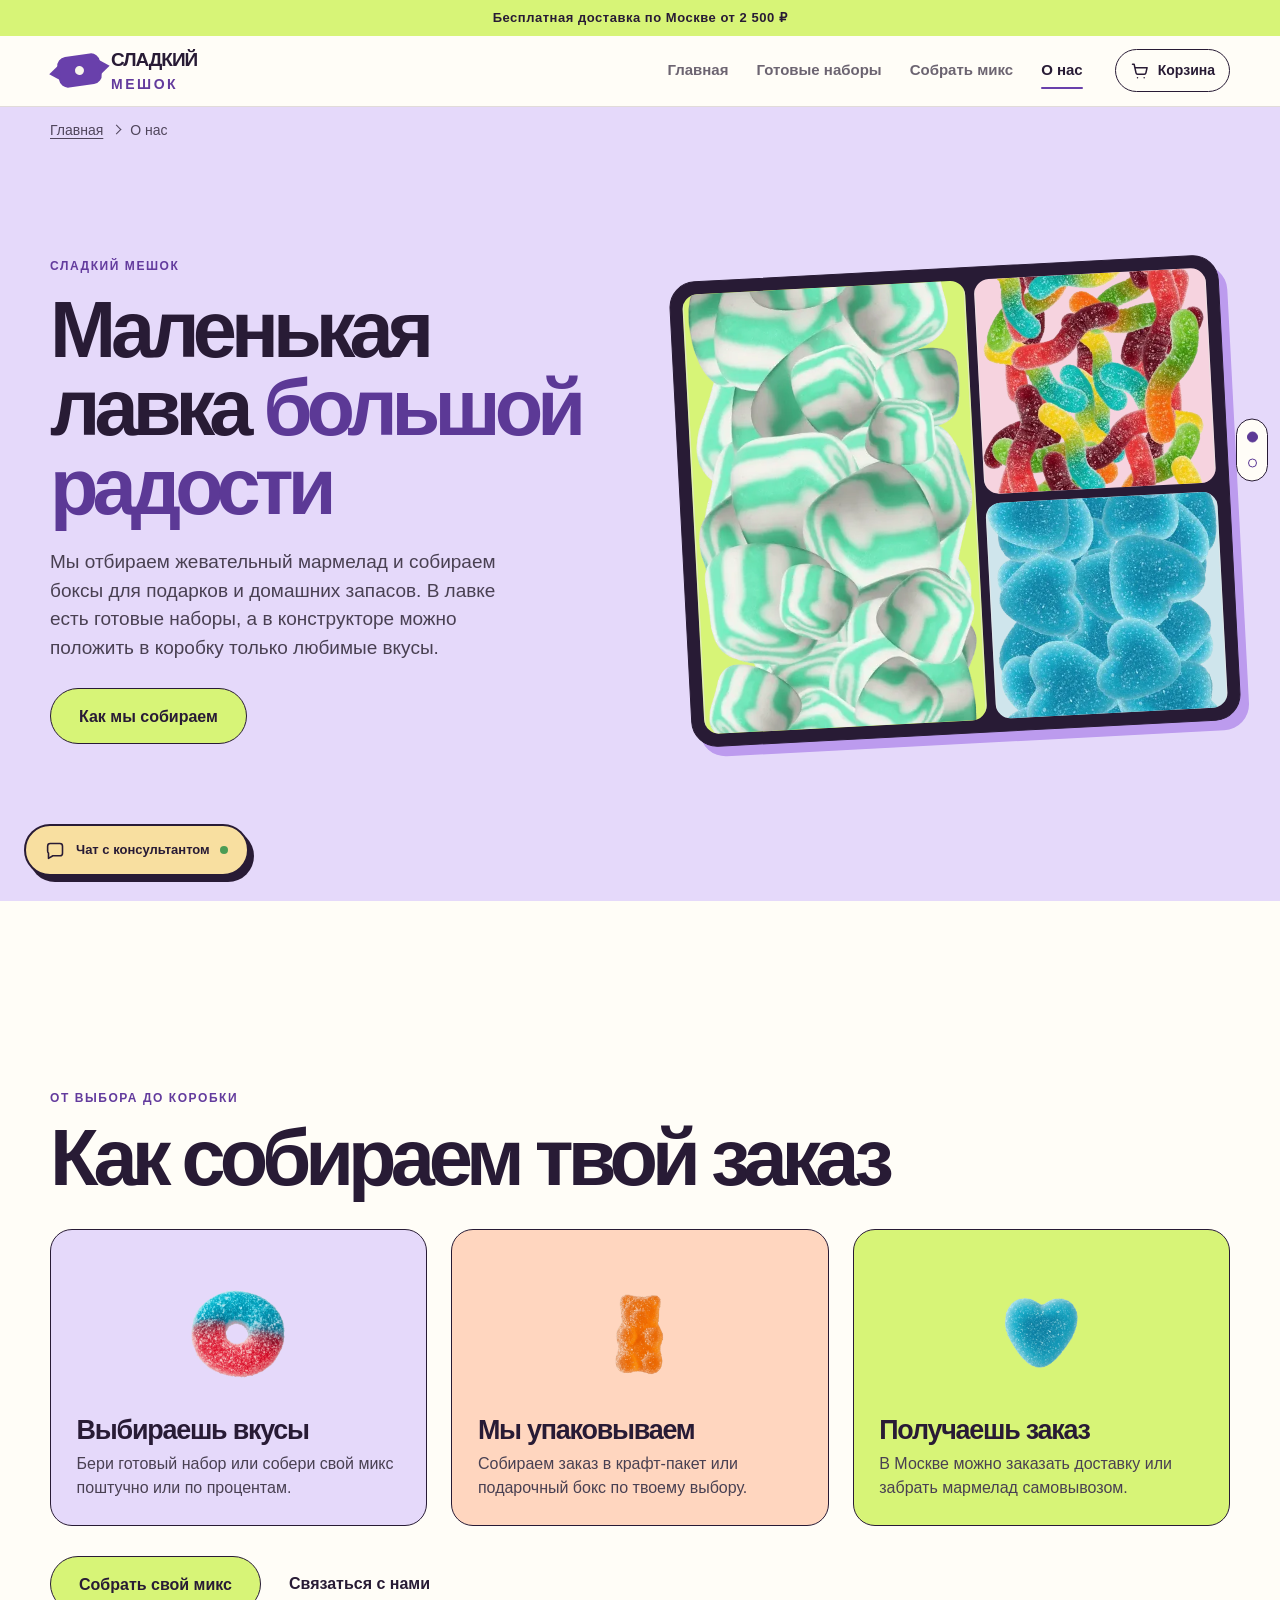
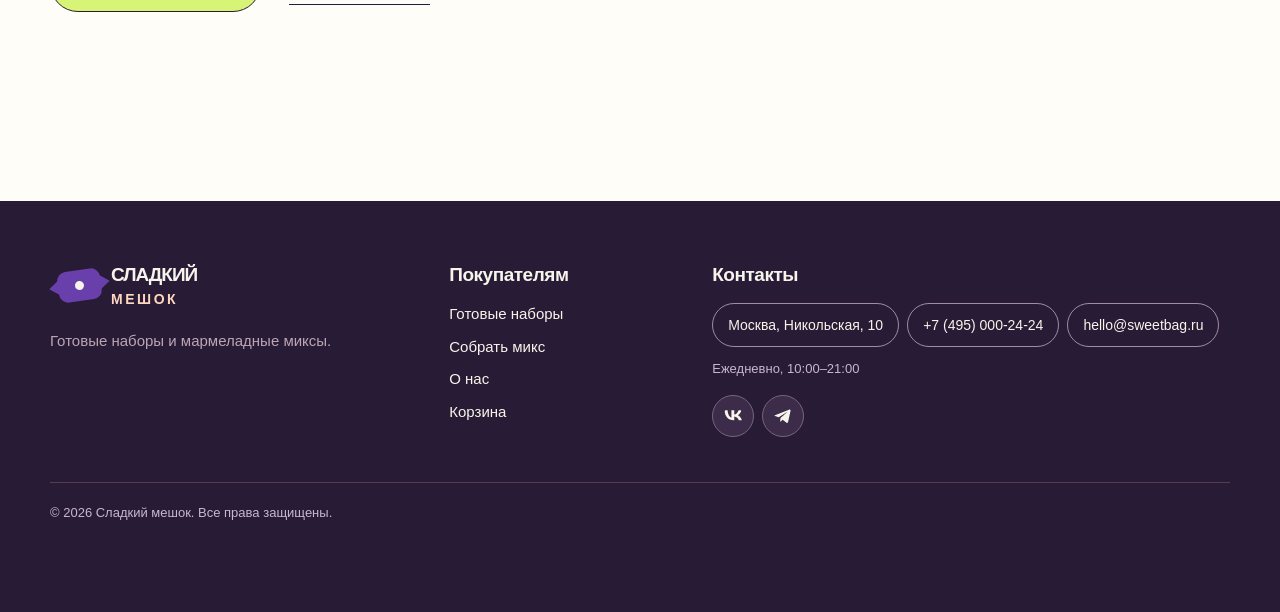
==== commit 319db035: "fix: move social links below contacts" ====
--- a/about.html
+++ b/about.html
@@ -4,6 +4,22 @@
   <meta charset="UTF-8">
   <meta name="viewport" content="width=device-width, initial-scale=1.0">
   <meta name="description" content="О мармеладной лавке «Сладкий мешок», выборе вкусов, упаковке и получении заказа.">
+  <meta name="robots" content="index, follow">
+  <meta name="author" content="Сладкий мешок">
+  <link rel="canonical" href="https://lev1n27.github.io/candy-shop/about.html">
+  <meta property="og:locale" content="ru_RU">
+  <meta property="og:type" content="website">
+  <meta property="og:site_name" content="Сладкий мешок">
+  <meta property="og:title" content="О мармеладной лавке Сладкий мешок">
+  <meta property="og:description" content="Как мы отбираем мармелад, собираем подарочные боксы и доставляем заказы по Москве.">
+  <meta property="og:url" content="https://lev1n27.github.io/candy-shop/about.html">
+  <meta property="og:image" content="https://lev1n27.github.io/candy-shop/assets/images/candies/boxes/raspberry.webp">
+  <meta property="og:image:alt" content="Мармелад малина со сливками из лавки Сладкий мешок">
+  <meta name="twitter:card" content="summary_large_image">
+  <meta name="twitter:title" content="О мармеладной лавке Сладкий мешок">
+  <meta name="twitter:description" content="Как мы отбираем мармелад, собираем подарочные боксы и доставляем заказы по Москве.">
+  <meta name="twitter:image" content="https://lev1n27.github.io/candy-shop/assets/images/candies/boxes/raspberry.webp">
+  <meta name="twitter:image:alt" content="Мармелад малина со сливками из лавки Сладкий мешок">
   <meta name="theme-color" content="#f7f5eb">
   <title>О нас — Сладкий мешок</title>
   <link rel="icon" href="assets/images/favicon.svg" type="image/svg+xml">
@@ -14,6 +30,7 @@
   <script src="assets/js/site.js" defer></script>
 </head>
 <body id="page-top" tabindex="-1">
+  <a class="skip-link" href="#main">Перейти к основному содержимому</a>
   <div class="announcement">Бесплатная доставка по Москве от 2 500 ₽</div>
   <header class="site-header">
     <div class="container site-header__row">
@@ -39,7 +56,7 @@
     </div>
   </header>
 
-  <main data-screen-flow>
+  <main id="main" tabindex="-1" data-screen-flow>
     <section class="page-screen about-intro" id="our-shop" aria-labelledby="about-title">
       <div class="container">
         <nav class="breadcrumbs" aria-label="Хлебные крошки">
@@ -93,10 +110,6 @@
       <div class="site-footer__brand">
         <a class="logo logo--footer" href="index.html"><span class="logo__mark" aria-hidden="true"><i></i></span><span class="logo__text">Сладкий <span>мешок</span></span></a>
         <p class="site-footer__text">Готовые наборы и мармеладные миксы.</p>
-        <div class="site-footer__socials" role="group" aria-label="Социальные сети">
-          <svg viewBox="0 0 24 24" role="img" aria-label="ВКонтакте"><path fill="currentColor" d="M2 5h3.5c.2 5 2.2 8.1 4.6 9V5h3.4v5.2c2.3-.2 4.4-2.7 5.2-5.2h3.4c-.6 2.8-2.6 5.1-4.2 6.1 1.8.9 3.9 3.1 4.8 5.9H19c-.8-2.4-2.7-4.2-5.5-4.5V17H13C6.1 17 2.1 12.4 2 5Z"/></svg>
-          <svg viewBox="0 0 24 24" role="img" aria-label="Telegram"><path fill="currentColor" d="m2.4 11.1 17.5-6.8c.8-.3 1.4.2 1.2 1l-3 14c-.2 1-1 1.3-1.8.7l-4.7-3.5-2.3 2.2c-.3.3-.7.2-.7-.3l.4-4.1 8.2-7c.3-.3 0-.4-.3-.2L6.8 13.4l-4.3-1.3c-.9-.3-.9-.7-.1-1Z"/></svg>
-        </div>
       </div>
       <nav class="site-footer__links" aria-label="Покупателям">
         <h2>Покупателям</h2>
@@ -113,6 +126,10 @@
           <a href="mailto:hello@sweetbag.ru">hello@sweetbag.ru</a>
         </div>
         <p class="site-footer__hours">Ежедневно, 10:00–21:00</p>
+        <div class="site-footer__socials" role="group" aria-label="Социальные сети">
+          <svg viewBox="0 0 24 24" role="img" aria-label="ВКонтакте"><path fill="currentColor" d="M2 5h3.5c.2 5 2.2 8.1 4.6 9V5h3.4v5.2c2.3-.2 4.4-2.7 5.2-5.2h3.4c-.6 2.8-2.6 5.1-4.2 6.1 1.8.9 3.9 3.1 4.8 5.9H19c-.8-2.4-2.7-4.2-5.5-4.5V17H13C6.1 17 2.1 12.4 2 5Z"/></svg>
+          <svg viewBox="0 0 24 24" role="img" aria-label="Telegram"><path fill="currentColor" d="m2.4 11.1 17.5-6.8c.8-.3 1.4.2 1.2 1l-3 14c-.2 1-1 1.3-1.8.7l-4.7-3.5-2.3 2.2c-.3.3-.7.2-.7-.3l.4-4.1 8.2-7c.3-.3 0-.4-.3-.2L6.8 13.4l-4.3-1.3c-.9-.3-.9-.7-.1-1Z"/></svg>
+        </div>
       </div>
     </div>
     <div class="container site-footer__bottom"><span>© 2026 Сладкий мешок. Все права защищены.</span></div>
--- a/assets/css/style.css
+++ b/assets/css/style.css
@@ -97,9 +97,27 @@
 button:focus-visible,
 input:focus-visible,
 select:focus-visible,
-textarea:focus-visible {
+textarea:focus-visible,
+summary:focus-visible {
   outline: 3px solid var(--ink);
   outline-offset: 3px;
+}
+
+.skip-link {
+  position: absolute;
+  top: -100px;
+  left: 16px;
+  z-index: 1000;
+  padding: 8px 12px;
+  border-radius: 6px;
+  background: var(--ink);
+  color: var(--paper);
+  text-decoration: none;
+}
+
+.skip-link:focus,
+.skip-link:focus-visible {
+  top: 16px;
 }
 
 .sr-only {
@@ -610,18 +628,32 @@
   height: 115px;
   object-fit: contain;
   filter: drop-shadow(5px 9px 0 rgba(66, 27, 53, 0.12));
+  transform: rotate(var(--float-rotation));
+  animation: hero-float 4s ease-in-out infinite;
 }
 
 .hero-visual__floating--one {
+  --float-rotation: -16deg;
   bottom: 10px;
   left: 0;
-  transform: rotate(-16deg);
 }
 
 .hero-visual__floating--two {
+  --float-rotation: 12deg;
   top: 30px;
   left: 0;
-  transform: rotate(12deg);
+  animation-delay: -2s;
+}
+
+@keyframes hero-float {
+  0%, 100% { transform: translateY(0) rotate(var(--float-rotation)); }
+  50% { transform: translateY(-14px) rotate(var(--float-rotation)); }
+}
+
+@media (prefers-reduced-motion: reduce) {
+  .hero-visual__floating {
+    animation: none;
+  }
 }
 
 .section-heading {
@@ -863,6 +895,10 @@
 .site-footer__links a:hover {
   color: var(--peach);
   text-decoration: underline;
+}
+
+.site-footer__socials {
+  margin-top: 16px;
 }
 
 .site-footer__socials,
@@ -1108,7 +1144,7 @@
 }
 
 .product-detail__media {
-  position: sticky;
+  position: static;
   top: 25px;
 }
 
@@ -1219,7 +1255,7 @@
 }
 
 .size-option small {
-  color: var(--muted);
+  color: var(--ink);
   font-size: 10px;
   font-weight: 400;
 }
@@ -1477,6 +1513,19 @@
   margin-bottom: 28px;
 }
 
+.form-note {
+  margin: -12px 0 22px;
+  color: var(--muted);
+  font-size: 12px;
+}
+
+.form-error {
+  margin: 0 0 20px;
+  color: #9d2235;
+  font-size: 13px;
+  font-weight: 700;
+}
+
 .checkout__grid {
   display: grid;
   grid-template-columns: repeat(2, 1fr);
@@ -1565,7 +1614,7 @@
 }
 
 .delivery-picker small {
-  color: var(--muted);
+  color: var(--ink);
   font-size: 10px;
 }
 
@@ -4124,18 +4173,6 @@
   transform: translateY(-2px);
 }
 
-@media (min-width: 1000px) and (min-height: 700px) and (prefers-reduced-motion: no-preference) {
-  html:has([data-screen-flow]) {
-    scroll-snap-type: y proximity;
-  }
-
-  body:has([data-screen-flow]) > .announcement,
-  .page-screen:not(:first-child),
-  body:has([data-screen-flow]) > .site-footer {
-    scroll-snap-align: start;
-  }
-}
-
 @media (max-width: 860px) {
   .home-builder__grid,
   .about-intro__grid {
